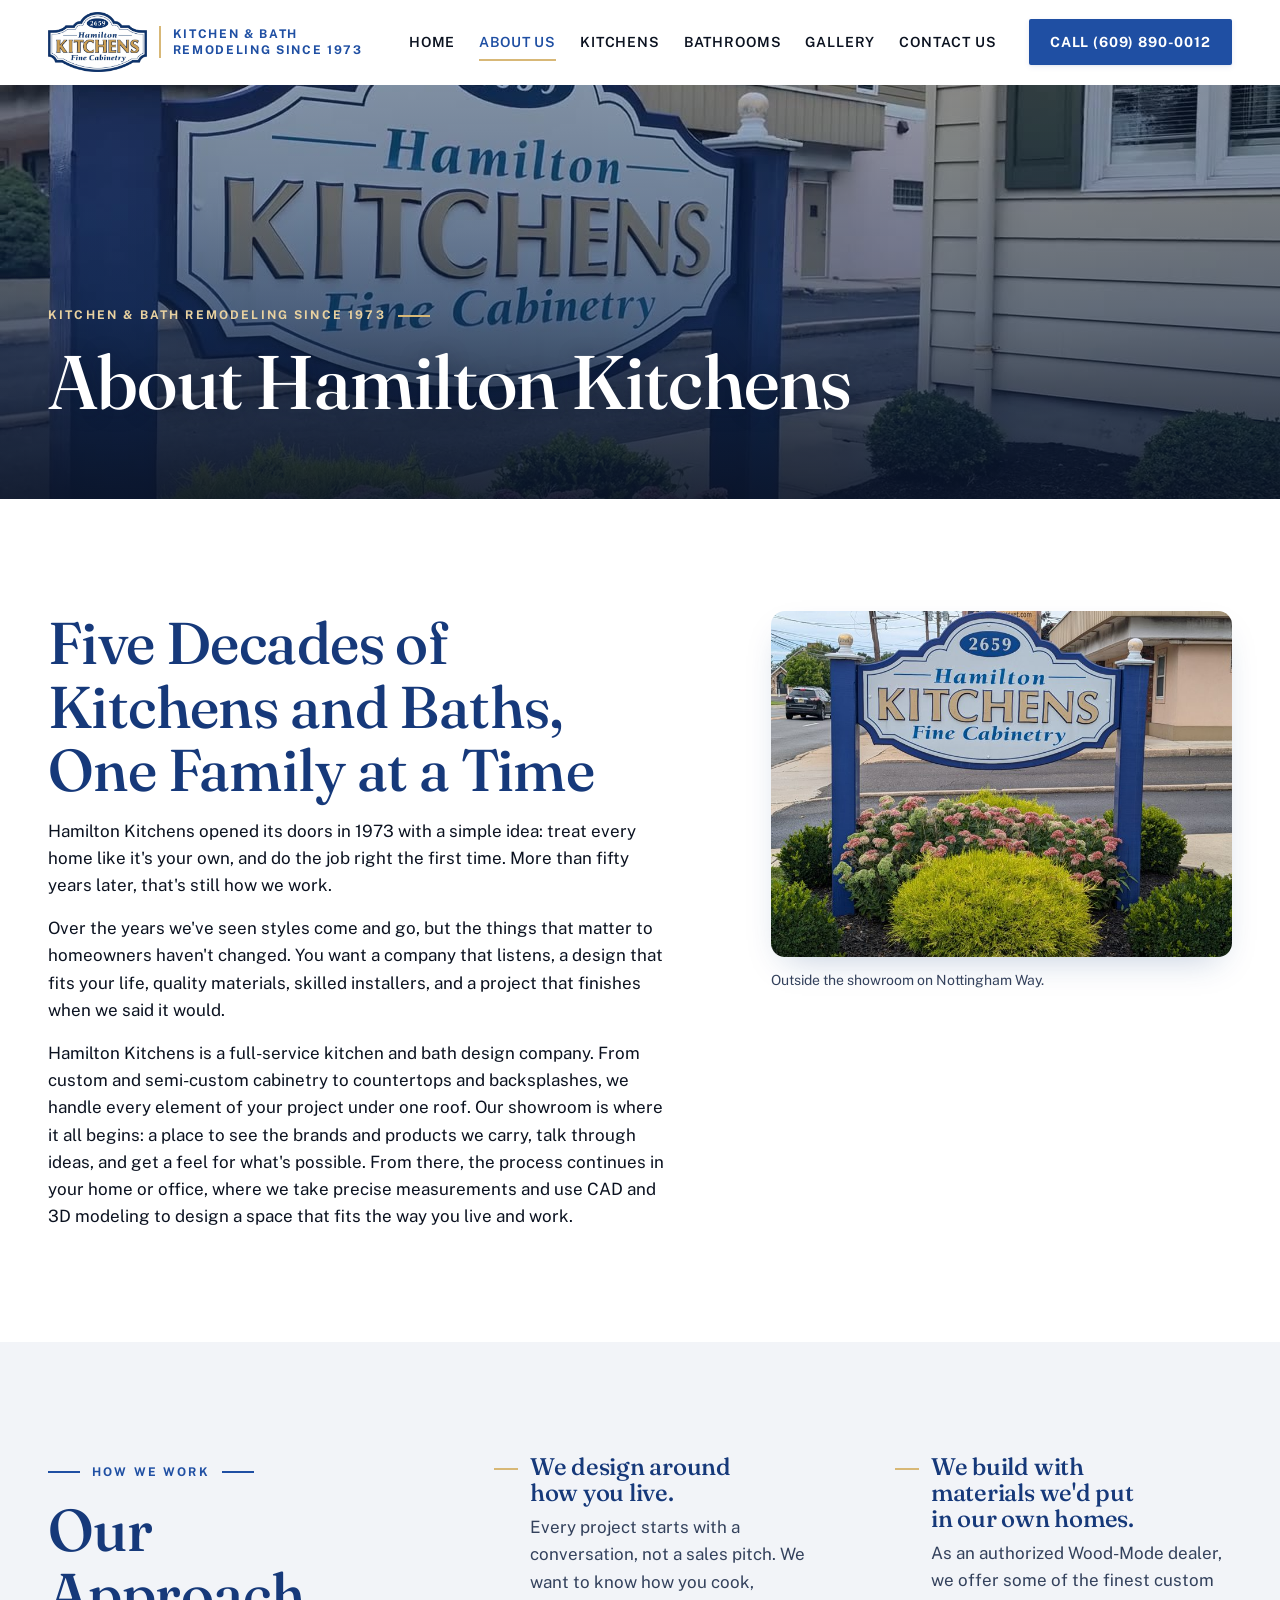
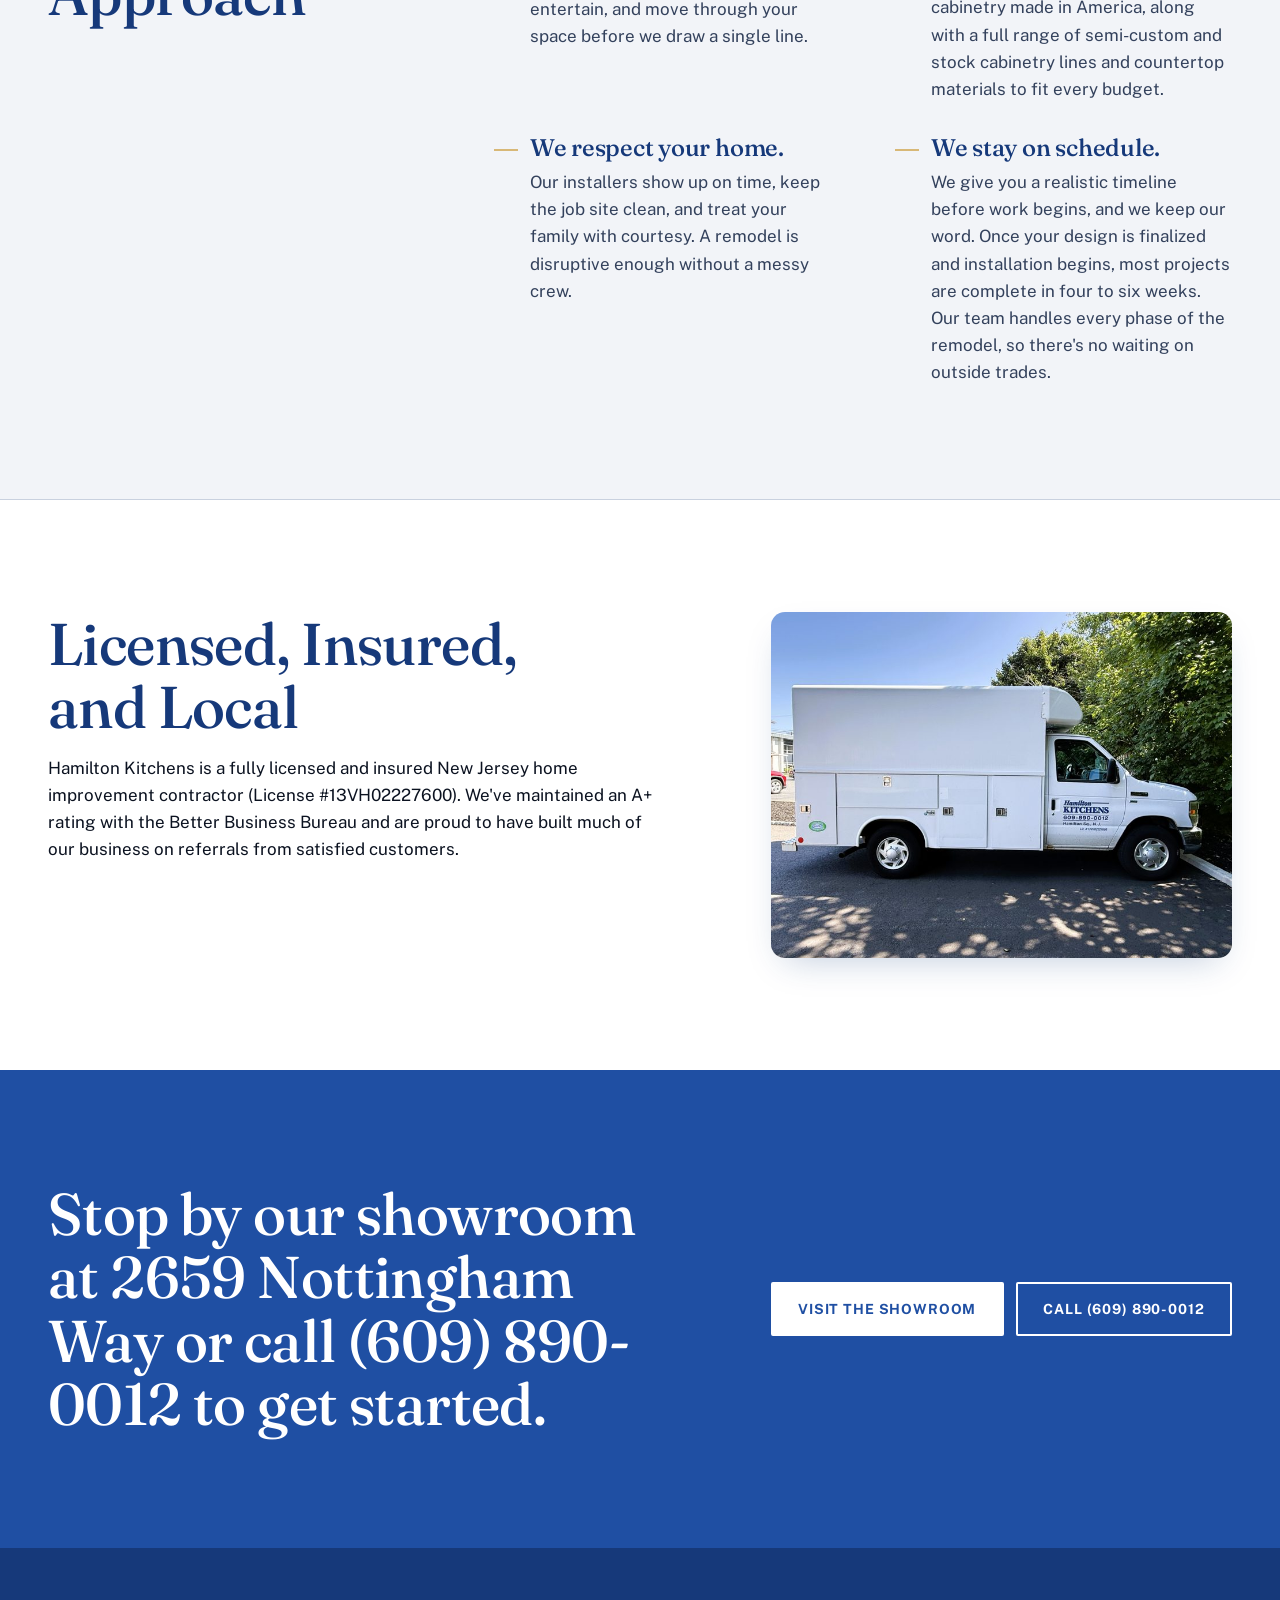
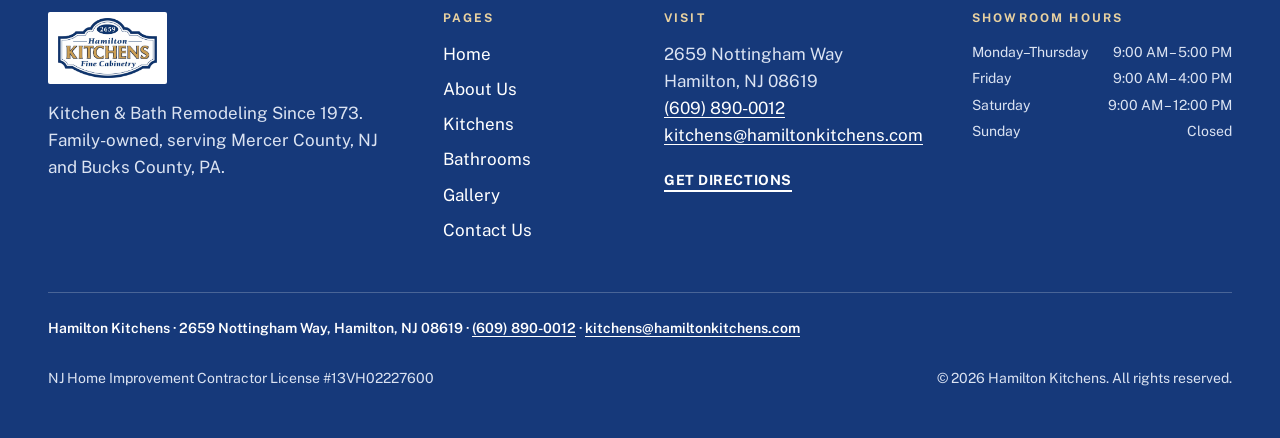
==== about/index.html @ 99cf82c5 "Public launch: video backgrounds, logo favicon, compressed videos, SEO polish, Pages deploy - Move f" ====
<!DOCTYPE html>
<html lang="en">
<head>
  <meta charset="utf-8">
  <meta name="viewport" content="width=device-width, initial-scale=1">
  <title>About Hamilton Kitchens | Family-Owned Remodelers in Hamilton, NJ Since 1973</title>
  <meta name="description" content="Learn the story of Hamilton Kitchens, a family-owned kitchen and bath remodeling company serving Hamilton, NJ and Mercer County since 1973.">
  <link rel="canonical" href="https://hamiltonkitchens.com/about/">
  <meta name="theme-color" content="#1f4fa3">

  <!-- Open Graph -->
  <meta property="og:type" content="website">
  <meta property="og:site_name" content="Hamilton Kitchens">
  <meta property="og:title" content="About Hamilton Kitchens | Family-Owned Remodelers in Hamilton, NJ Since 1973">
  <meta property="og:description" content="Learn the story of Hamilton Kitchens, a family-owned kitchen and bath remodeling company serving Hamilton, NJ and Mercer County since 1973.">
  <meta property="og:url" content="https://hamiltonkitchens.com/about/">
  <meta property="og:image" content="https://hamiltonkitchens.com/images/og-image.jpg">
  <meta property="og:image:width" content="1200">
  <meta property="og:image:height" content="630">
  <meta property="og:locale" content="en_US">
  <meta name="twitter:card" content="summary_large_image">
  <meta name="twitter:title" content="About Hamilton Kitchens | Family-Owned Remodelers in Hamilton, NJ Since 1973">
  <meta name="twitter:description" content="Learn the story of Hamilton Kitchens, a family-owned kitchen and bath remodeling company serving Hamilton, NJ and Mercer County since 1973.">
  <meta name="twitter:image" content="https://hamiltonkitchens.com/images/og-image.jpg">

  <link rel="icon" href="../favicon/favicon.ico" sizes="48x48">
  <link rel="icon" href="../favicon/favicon.svg" type="image/svg+xml">
  <link rel="icon" type="image/png" sizes="32x32" href="../favicon/favicon-32.png">
  <link rel="icon" type="image/png" sizes="16x16" href="../favicon/favicon-16.png">
  <link rel="apple-touch-icon" href="../favicon/apple-touch-icon.png">
  <link rel="manifest" href="../site.webmanifest">

  <link rel="preconnect" href="https://fonts.googleapis.com">
  <link rel="preconnect" href="https://fonts.gstatic.com" crossorigin>
  <link rel="stylesheet" href="https://fonts.googleapis.com/css2?family=Fraunces:ital,opsz,wght@0,9..144,400;0,9..144,500;1,9..144,400&family=Public+Sans:wght@400;600;700&display=swap">
  <link rel="stylesheet" href="../css/style.css">

  <!-- Schema A — LocalBusiness (every page) -->
  <script type="application/ld+json">
{
  "@context": "https://schema.org",
  "@type": "HomeAndConstructionBusiness",
  "@id": "https://hamiltonkitchens.com/#business",
  "name": "Hamilton Kitchens",
  "description": "Family-owned kitchen and bathroom remodeling company serving Hamilton, NJ, Mercer County, and Bucks County, PA since 1973. Custom cabinetry, countertops, design, and installation.",
  "url": "https://hamiltonkitchens.com/",
  "telephone": "+1-609-890-0012",
  "email": "kitchens@hamiltonkitchens.com",
  "foundingDate": "1973",
  "image": "https://hamiltonkitchens.com/images/hamilton-kitchens-showroom.jpg",
  "logo": "https://hamiltonkitchens.com/images/hamilton-kitchens-logo.png",
  "priceRange": "$$$",
  "address": {
    "@type": "PostalAddress",
    "streetAddress": "2659 Nottingham Way",
    "addressLocality": "Hamilton",
    "addressRegion": "NJ",
    "postalCode": "08619",
    "addressCountry": "US"
  },
  "geo": {
    "@type": "GeoCoordinates",
    "latitude": 40.2358425,
    "longitude": -74.6896739
  },
  "hasMap": "https://www.google.com/maps/place/?q=place_id:ChIJQ17ENwBZwYkRy59FS0xyLSw",
  "openingHoursSpecification": [
    { "@type": "OpeningHoursSpecification", "dayOfWeek": ["Monday","Tuesday","Wednesday","Thursday"], "opens": "09:00", "closes": "17:00" },
    { "@type": "OpeningHoursSpecification", "dayOfWeek": "Friday", "opens": "09:00", "closes": "16:00" },
    { "@type": "OpeningHoursSpecification", "dayOfWeek": "Saturday", "opens": "09:00", "closes": "12:00" }
  ],
  "areaServed": [
    { "@type": "City", "name": "Hamilton", "containedInPlace": { "@type": "State", "name": "NJ" } },
    { "@type": "City", "name": "Hamilton Square", "containedInPlace": { "@type": "State", "name": "NJ" } },
    { "@type": "City", "name": "Mercerville", "containedInPlace": { "@type": "State", "name": "NJ" } },
    { "@type": "City", "name": "Robbinsville", "containedInPlace": { "@type": "State", "name": "NJ" } },
    { "@type": "City", "name": "Lawrenceville", "containedInPlace": { "@type": "State", "name": "NJ" } },
    { "@type": "City", "name": "Princeton", "containedInPlace": { "@type": "State", "name": "NJ" } },
    { "@type": "City", "name": "Princeton Junction", "containedInPlace": { "@type": "State", "name": "NJ" } },
    { "@type": "City", "name": "Pennington", "containedInPlace": { "@type": "State", "name": "NJ" } },
    { "@type": "City", "name": "Hopewell", "containedInPlace": { "@type": "State", "name": "NJ" } },
    { "@type": "City", "name": "Hightstown", "containedInPlace": { "@type": "State", "name": "NJ" } },
    { "@type": "City", "name": "Cranbury", "containedInPlace": { "@type": "State", "name": "NJ" } },
    { "@type": "City", "name": "Crosswicks", "containedInPlace": { "@type": "State", "name": "NJ" } },
    { "@type": "City", "name": "Bordentown", "containedInPlace": { "@type": "State", "name": "NJ" } },
    { "@type": "City", "name": "Ewing", "containedInPlace": { "@type": "State", "name": "NJ" } },
    { "@type": "City", "name": "Yardley", "containedInPlace": { "@type": "State", "name": "PA" } },
    { "@type": "City", "name": "Newtown", "containedInPlace": { "@type": "State", "name": "PA" } },
    { "@type": "City", "name": "New Hope", "containedInPlace": { "@type": "State", "name": "PA" } },
    { "@type": "City", "name": "Morrisville", "containedInPlace": { "@type": "State", "name": "PA" } },
    { "@type": "City", "name": "Langhorne", "containedInPlace": { "@type": "State", "name": "PA" } }
  ],
  "hasOfferCatalog": {
    "@type": "OfferCatalog",
    "name": "Remodeling Services",
    "itemListElement": [
      { "@type": "Offer", "itemOffered": { "@type": "Service", "name": "Kitchen Remodeling", "url": "https://hamiltonkitchens.com/kitchen-remodeling/" } },
      { "@type": "Offer", "itemOffered": { "@type": "Service", "name": "Bathroom Remodeling", "url": "https://hamiltonkitchens.com/bathroom-remodeling/" } },
      { "@type": "Offer", "itemOffered": { "@type": "Service", "name": "Custom Cabinetry" } },
      { "@type": "Offer", "itemOffered": { "@type": "Service", "name": "Countertop Installation" } }
    ]
  },
  "sameAs": [
    "https://www.houzz.com/professionals/kitchen-and-bath-remodelers/a-hamilton-kitchens-pfvwus-pf~1353116863",
    "https://www.bbb.org/us/nj/hamilton-sq/profile/bathroom-design/hamilton-kitchens-llc-0221-10000423"
  ]
}
  </script>
  <!-- Schema C — Breadcrumb -->
  <script type="application/ld+json">
{
  "@context": "https://schema.org",
  "@type": "BreadcrumbList",
  "itemListElement": [
    { "@type": "ListItem", "position": 1, "name": "Home", "item": "https://hamiltonkitchens.com/" },
    { "@type": "ListItem", "position": 2, "name": "About Us", "item": "https://hamiltonkitchens.com/about/" }
  ]
}
  </script>
  <!-- Schema F — AboutPage -->
  <script type="application/ld+json">
{
  "@context": "https://schema.org",
  "@type": "AboutPage",
  "url": "https://hamiltonkitchens.com/about/",
  "name": "About Hamilton Kitchens",
  "mainEntity": { "@id": "https://hamiltonkitchens.com/#business" }
}
  </script>
</head>
<body>
  <a class="skip-link" href="#main">Skip to content</a>

  <header class="site-header">
    <div class="container header__inner">
      <a class="brand" href="../index.html" aria-label="Hamilton Kitchens home">
        <!-- LOGO: replace images/hamilton-kitchens-logo.png (keep filename) -->
        <img src="../images/hamilton-kitchens-logo.png" width="1332" height="811" alt="Hamilton Kitchens — Kitchen &amp; Bath Remodeling Since 1973" fetchpriority="high">
        <span class="brand__tagline">Kitchen &amp; Bath Remodeling Since 1973</span>
      </a>
      <button class="nav-toggle" type="button" aria-expanded="false" aria-controls="site-nav">
        <span class="nav-toggle__text">Menu</span>
        <span class="nav-toggle__bars" aria-hidden="true"><span></span><span></span><span></span></span>
      </button>
      <nav class="nav" id="site-nav" aria-label="Main">
        <ul class="nav__list">
          <li><a class="nav__link" href="../index.html">Home</a></li>
          <li><a class="nav__link" href="../about/" aria-current="page">About Us</a></li>
          <li><a class="nav__link" href="../kitchen-remodeling/">Kitchens</a></li>
          <li><a class="nav__link" href="../bathroom-remodeling/">Bathrooms</a></li>
          <li><a class="nav__link" href="../gallery/">Gallery</a></li>
          <li><a class="nav__link" href="../contact/">Contact Us</a></li>
        </ul>
        <a class="btn btn--primary nav__cta" href="tel:+16098900012">Call (609) 890-0012</a>
      </nav>
    </div>
  </header>

  <main id="main">
    <header class="page-head page-head--video">
      <div class="page-head__media" aria-hidden="true">
        <video autoplay muted loop playsinline preload="none" poster="../videos/about-hero-poster.jpg">
          <source src="../videos/about-hero.mp4" type="video/mp4">
        </video>
      </div>
      <div class="page-head__scrim" aria-hidden="true"></div>
      <div class="container">
        <p class="eyebrow eyebrow--start">Kitchen &amp; Bath Remodeling Since 1973</p>
        <h1>About Hamilton Kitchens</h1>
      </div>
    </header>

    <section class="section" aria-labelledby="story-title">
      <div class="container story">
        <div class="story__text reveal">
          <h2 id="story-title">Five Decades of Kitchens and Baths, One Family at a Time</h2>
          <p>Hamilton Kitchens opened its doors in 1973 with a simple idea: treat every home like it's your own, and do the job right the first time. More than fifty years later, that's still how we work.</p>
          <p>Over the years we've seen styles come and go, but the things that matter to homeowners haven't changed. You want a company that listens, a design that fits your life, quality materials, skilled installers, and a project that finishes when we said it would.</p>
          <p>Hamilton Kitchens is a full-service kitchen and bath design company. From custom and semi-custom cabinetry to countertops and backsplashes, we handle every element of your project under one roof. Our showroom is where it all begins: a place to see the brands and products we carry, talk through ideas, and get a feel for what's possible. From there, the process continues in your home or office, where we take precise measurements and use CAD and 3D modeling to design a space that fits the way you live and work.</p>
        </div>
        <figure class="story__figure reveal reveal--delay-1">
          <img src="../images/exterior/storefront-sign-planting.jpg" srcset="../images/exterior/storefront-sign-planting-800.jpg 800w, ../images/exterior/storefront-sign-planting.jpg 1600w" sizes="(min-width: 900px) 42vw, 100vw" width="1600" height="1205" alt="Hamilton Kitchens sign outside the Nottingham Way showroom, Hamilton NJ" loading="lazy" decoding="async">
          <figcaption>Outside the showroom on Nottingham Way.</figcaption>
        </figure>
      </div>
    </section>

    <section class="section section--surface" aria-labelledby="approach-title">
      <div class="container process">
        <div class="reveal"><p class="eyebrow">How we work</p><h2 id="approach-title">Our Approach</h2></div>
        <div class="why reveal reveal--delay-1">
          <div class="why__item"><div><h3>We design around how you live.</h3><p>Every project starts with a conversation, not a sales pitch. We want to know how you cook, entertain, and move through your space before we draw a single line.</p></div></div>
          <div class="why__item"><div><h3>We build with materials we'd put in our own homes.</h3><p>As an authorized Wood-Mode dealer, we offer some of the finest custom cabinetry made in America, along with a full range of semi-custom and stock cabinetry lines and countertop materials to fit every budget.</p></div></div>
          <div class="why__item"><div><h3>We respect your home.</h3><p>Our installers show up on time, keep the job site clean, and treat your family with courtesy. A remodel is disruptive enough without a messy crew.</p></div></div>
          <div class="why__item"><div><h3>We stay on schedule.</h3><p>We give you a realistic timeline before work begins, and we keep our word. Once your design is finalized and installation begins, most projects are complete in four to six weeks. Our team handles every phase of the remodel, so there's no waiting on outside trades.</p></div></div>
        </div>
      </div>
    </section>

    <section class="section" aria-labelledby="licensed-title">
      <div class="container story">
        <div class="story__text reveal">
          <h2 id="licensed-title">Licensed, Insured, and Local</h2>
          <p>Hamilton Kitchens is a fully licensed and insured New Jersey home improvement contractor (License #13VH02227600). We've maintained an A+ rating with the Better Business Bureau and are proud to have built much of our business on referrals from satisfied customers.</p>
        </div>
        <figure class="story__figure reveal reveal--delay-1">
          <img src="../images/exterior/service-truck-side.jpg" srcset="../images/exterior/service-truck-side-800.jpg 800w, ../images/exterior/service-truck-side.jpg 1600w" sizes="(min-width: 900px) 42vw, 100vw" width="1600" height="1205" alt="Hamilton Kitchens installation truck outside the showroom, Hamilton NJ" loading="lazy" decoding="async">
        </figure>
      </div>
    </section>
    
    <section class="section section--navy">
      <div class="container cta-band reveal">
        <div><h2>Stop by our showroom at 2659 Nottingham Way or call (609) 890-0012 to get started.</h2></div>
        <div class="btn-row">
          <a class="btn btn--white" href="../contact/#consultation">Visit the Showroom</a>
          <a class="btn btn--ghost-white" href="tel:+16098900012">Call (609) 890-0012</a>
        </div>
      </div>
    </section>
  </main>

  <footer class="site-footer">
    <div class="container">
      <div class="footer__grid">
        <div class="footer__brand">
          <img src="../images/hamilton-kitchens-logo.png" width="1332" height="811" alt="Hamilton Kitchens — Kitchen &amp; Bath Remodeling Since 1973" loading="lazy" decoding="async">
          <p>Kitchen &amp; Bath Remodeling Since 1973. Family-owned, serving Mercer County, NJ and Bucks County, PA.</p>
        </div>
        <div>
          <h2 class="footer__heading">Pages</h2>
          <ul class="footer__list">
            <li><a href="../index.html">Home</a></li>
            <li><a href="../about/">About Us</a></li>
            <li><a href="../kitchen-remodeling/">Kitchens</a></li>
            <li><a href="../bathroom-remodeling/">Bathrooms</a></li>
            <li><a href="../gallery/">Gallery</a></li>
            <li><a href="../contact/">Contact Us</a></li>
          </ul>
        </div>
        <div>
          <h2 class="footer__heading">Visit</h2>
          <address>2659 Nottingham Way<br>Hamilton, NJ 08619<br><a href="tel:+16098900012">(609) 890-0012</a><br><a href="mailto:kitchens@hamiltonkitchens.com">kitchens@hamiltonkitchens.com</a></address>
          <p style="margin-top:1rem"><a class="text-link" href="https://www.google.com/maps/dir/?api=1&destination=2659+Nottingham+Way,+Hamilton,+NJ+08619" target="_blank" rel="noopener">Get directions</a></p>
        </div>
        <div>
          <h2 class="footer__heading">Showroom hours</h2>
          <ul class="footer__hours"><li><span>Monday–Thursday</span><span>9:00 AM – 5:00 PM</span></li><li><span>Friday</span><span>9:00 AM – 4:00 PM</span></li><li><span>Saturday</span><span>9:00 AM – 12:00 PM</span></li><li><span>Sunday</span><span>Closed</span></li></ul>
        </div>
      </div>
      <div class="footer__bottom">
        <p class="footer__nap">Hamilton Kitchens · 2659 Nottingham Way, Hamilton, NJ 08619 · <a href="tel:+16098900012">(609) 890-0012</a> · <a href="mailto:kitchens@hamiltonkitchens.com">kitchens@hamiltonkitchens.com</a></p>
        <p>NJ Home Improvement Contractor License #13VH02227600</p>
        <p>&copy; <span data-year>2026</span> Hamilton Kitchens. All rights reserved.</p>
      </div>
    </div>
  </footer>

  <div class="action-bar" aria-label="Quick actions">
    <a href="tel:+16098900012"><svg viewBox="0 0 24 24" fill="none" stroke="currentColor" stroke-width="2" stroke-linecap="round" stroke-linejoin="round" aria-hidden="true"><path d="M22 16.9v3a2 2 0 0 1-2.2 2 19.8 19.8 0 0 1-8.6-3.1 19.5 19.5 0 0 1-6-6A19.8 19.8 0 0 1 2.1 4.2 2 2 0 0 1 4.1 2h3a2 2 0 0 1 2 1.7c.1 1 .4 1.9.7 2.8a2 2 0 0 1-.5 2.1L8.1 9.9a16 16 0 0 0 6 6l1.3-1.3a2 2 0 0 1 2.1-.4c.9.3 1.8.6 2.8.7a2 2 0 0 1 1.7 2z"/></svg> Call</a>
    <a href="https://www.google.com/maps/dir/?api=1&destination=2659+Nottingham+Way,+Hamilton,+NJ+08619" target="_blank" rel="noopener"><svg viewBox="0 0 24 24" fill="none" stroke="currentColor" stroke-width="2" stroke-linecap="round" stroke-linejoin="round" aria-hidden="true"><path d="M21 10c0 7-9 13-9 13s-9-6-9-13a9 9 0 0 1 18 0z"/><circle cx="12" cy="10" r="3"/></svg> Directions</a>
  </div>

  <script src="../js/main.js" defer></script>
  <script>document.querySelectorAll('[data-year]').forEach(function(e){e.textContent=new Date().getFullYear()})</script>
</body>
</html>
---- css/style.css ----
/* ==========================================================================
   Hamilton Kitchens — Fine Cabinetry
   css/style.css

   Sections
   1. Tokens (colors, type, spacing)
   2. Base / reset
   3. Layout helpers
   4. Buttons & links
   5. Header + navigation
   6. Hero
   7. Page sections (intro, offerings, showroom band, process, visit)
   8. Page headers (inner pages)
   9. Services / About
   10. Gallery + lightbox
   11. Contact + form
   12. Footer + mobile action bar
   13. Motion / reduced motion
   ========================================================================== */

/* 1. Tokens ------------------------------------------------------------- */
:root {
  /* Brand colors sampled from the Hamilton Kitchens sign/logo */
  --color-primary: #1f4fa3;      /* royal blue (spec) */
  --color-primary-deep: #16397a; /* darker blue for headings / footer */
  --color-secondary: #d8b877;    /* warm gold (spec) — accents on blue only */
  --color-gold-light: #e8d1a0;   /* gold on blue for small text */

  --color-background: #ffffff;
  --color-surface: #f2f4f8;      /* cool off-white */
  --color-text: #0b1220;         /* near-black ink for high contrast */
  --color-muted: #33415c;        /* ≥ 7:1 on white */
  --color-border: #c9d1df;
  --color-border-strong: #0e3369;

  --color-open: #146c3a;
  --color-closed: #9b1c1c;
  --color-soon: #8a5a00;

  /* Type */
  --font-display: "Fraunces", "Iowan Old Style", "Palatino Linotype", Georgia, serif;
  --font-body: "Public Sans", "Segoe UI", -apple-system, BlinkMacSystemFont, Helvetica, Arial, sans-serif;

  --text-xs: 0.75rem;
  --text-sm: 0.875rem;
  --text-base: 1.0625rem;
  --text-lg: 1.25rem;
  --text-xl: 1.5rem;
  --text-2xl: clamp(1.75rem, 1.35rem + 1.6vw, 2.5rem);
  --text-3xl: clamp(2.25rem, 1.6rem + 2.6vw, 3.75rem);
  --text-4xl: clamp(2.6rem, 1.7rem + 3.8vw, 5rem);

  /* Spacing */
  --space-1: 0.25rem;
  --space-2: 0.5rem;
  --space-3: 0.75rem;
  --space-4: 1rem;
  --space-5: 1.5rem;
  --space-6: 2rem;
  --space-7: 3rem;
  --space-8: 4rem;
  --space-9: 6rem;
  --section: clamp(4rem, 3rem + 5vw, 8rem);

  --container: 1320px;
  --gutter: clamp(1.25rem, 4vw, 3rem);

  --header-h: 84px;
  --radius: 2px;
  --ease: cubic-bezier(0.2, 0.7, 0.2, 1);
}

/* 2. Base ---------------------------------------------------------------- */
*, *::before, *::after { box-sizing: border-box; }

html {
  scroll-behavior: smooth;
  -webkit-text-size-adjust: 100%;
}

body {
  margin: 0;
  font-family: var(--font-body);
  font-size: var(--text-base);
  line-height: 1.6;
  color: var(--color-text);
  background: var(--color-background);
  overflow-x: hidden;
}

body.nav-open { overflow: hidden; }

img, video { display: block; max-width: 100%; height: auto; }

h1, h2, h3, h4 {
  font-family: var(--font-display);
  font-weight: 500;
  line-height: 1.08;
  letter-spacing: -0.01em;
  color: var(--color-primary-deep);
  margin: 0 0 var(--space-4);
  text-wrap: balance;
}

h1 { font-size: var(--text-4xl); }
h2 { font-size: var(--text-3xl); }
h3 { font-size: var(--text-2xl); }
h4 { font-size: var(--text-xl); }

p { margin: 0 0 var(--space-4); }
p:last-child { margin-bottom: 0; }

a { color: var(--color-primary); text-decoration-thickness: 1px; text-underline-offset: 0.18em; }
a:hover { color: var(--color-primary-deep); }

:focus-visible {
  outline: 3px solid var(--color-secondary);
  outline-offset: 3px;
}

.skip-link {
  position: absolute;
  left: var(--space-4);
  top: -100px;
  z-index: 1000;
  background: var(--color-primary);
  color: #fff;
  padding: var(--space-3) var(--space-4);
  font-weight: 600;
}
.skip-link:focus { top: var(--space-4); color: #fff; }

.visually-hidden {
  position: absolute !important;
  width: 1px; height: 1px;
  padding: 0; margin: -1px;
  overflow: hidden; clip: rect(0 0 0 0);
  white-space: nowrap; border: 0;
}

/* 3. Layout helpers ------------------------------------------------------ */
.container {
  width: min(var(--container), 100% - var(--gutter) * 2);
  margin-inline: auto;
}

.section { padding-block: var(--section); }
.section--tight { padding-block: calc(var(--section) * 0.65); }
.section--surface { background: var(--color-surface); }
.section--navy {
  background: var(--color-primary);
  color: #fff;
}
.section--navy h2, .section--navy h3 { color: #fff; }
.section--navy a:not(.btn) { color: #fff; }

.lede {
  font-size: var(--text-lg);
  line-height: 1.55;
  color: var(--color-muted);
  max-width: 60ch;
}
.section--navy .lede { color: #dbe3f2; }

/* Eyebrow: the sign's flanking rules — "— Hamilton —" */
.eyebrow {
  display: inline-flex;
  align-items: center;
  gap: var(--space-3);
  font-family: var(--font-body);
  font-size: var(--text-xs);
  font-weight: 700;
  letter-spacing: 0.18em;
  text-transform: uppercase;
  color: var(--color-primary);
  margin-bottom: var(--space-4);
}
.eyebrow::before, .eyebrow::after {
  content: "";
  width: 2rem;
  height: 2px;
  background: currentColor;
}
.eyebrow--start::before { display: none; }
.section--navy .eyebrow { color: var(--color-gold-light); }

.rule { border: 0; border-top: 1px solid var(--color-border); margin: 0; }

/* 4. Buttons -------------------------------------------------------------- */
.btn {
  display: inline-flex;
  align-items: center;
  justify-content: center;
  gap: var(--space-2);
  min-height: 52px;
  padding: 0.85rem 1.6rem;
  font-family: var(--font-body);
  font-size: var(--text-sm);
  font-weight: 700;
  letter-spacing: 0.06em;
  text-transform: uppercase;
  text-decoration: none;
  border: 2px solid var(--color-primary);
  border-radius: var(--radius);
  cursor: pointer;
  transition: background-color 180ms var(--ease), color 180ms var(--ease), border-color 180ms var(--ease), transform 180ms var(--ease);
}
.btn:active { transform: translateY(1px); }

.btn--primary { background: var(--color-primary); color: #fff; }
.btn--primary:hover { background: var(--color-primary-deep); border-color: var(--color-primary-deep); color: #fff; }

.btn--outline { background: transparent; color: var(--color-primary); }
.btn--outline:hover { background: var(--color-primary); color: #fff; }

.btn--white { background: #fff; color: var(--color-primary); border-color: #fff; }
.btn--white:hover { background: var(--color-surface); color: var(--color-primary-deep); border-color: var(--color-surface); }

.btn--ghost-white { background: transparent; color: #fff; border-color: #fff; }
.btn--ghost-white:hover { background: #fff; color: var(--color-primary); }

.btn--gold { background: var(--color-secondary); color: var(--color-primary-deep); border-color: var(--color-secondary); }
.btn--gold:hover { background: var(--color-gold-light); border-color: var(--color-gold-light); color: var(--color-primary-deep); }

.btn-row { display: flex; flex-wrap: wrap; gap: var(--space-3); }
@media (max-width: 640px) { .btn-row .btn { flex: 1 1 100%; } }

.text-link {
  font-weight: 700;
  letter-spacing: 0.04em;
  text-transform: uppercase;
  font-size: var(--text-sm);
  text-decoration: none;
  border-bottom: 2px solid currentColor;
  padding-bottom: 2px;
}
.text-link:hover { border-bottom-color: var(--color-secondary); }

/* 5. Header ---------------------------------------------------------------- */
.site-header {
  position: sticky;
  top: 0;
  z-index: 100;
  background: #fff;
  border-bottom: 1px solid transparent;
  transition: border-color 200ms var(--ease), box-shadow 200ms var(--ease);
}
.site-header.is-scrolled {
  border-bottom-color: var(--color-border);
  box-shadow: 0 1px 0 rgba(31, 79, 163, 0.06);
}

.header__inner {
  display: flex;
  align-items: center;
  justify-content: space-between;
  gap: var(--space-5);
  min-height: var(--header-h);
  transition: min-height 200ms var(--ease);
}
.site-header.is-scrolled .header__inner { min-height: 68px; }

.brand { display: inline-flex; align-items: center; text-decoration: none; }
.brand img {
  height: 60px;
  width: auto;
  transition: height 200ms var(--ease);
}
.site-header.is-scrolled .brand img { height: 48px; }

.nav { display: flex; align-items: center; gap: var(--space-6); }
.nav__list {
  display: flex;
  gap: var(--space-5);
  list-style: none;
  margin: 0;
  padding: 0;
}
.nav__link {
  position: relative;
  display: inline-block;
  padding: var(--space-2) 0;
  font-size: var(--text-sm);
  font-weight: 600;
  letter-spacing: 0.06em;
  text-transform: uppercase;
  text-decoration: none;
  color: var(--color-text);
}
.nav__link::after {
  content: "";
  position: absolute;
  left: 0; right: 0; bottom: 0;
  height: 2px;
  background: var(--color-secondary);
  transform: scaleX(0);
  transform-origin: left;
  transition: transform 220ms var(--ease);
}
.nav__link:hover::after, .nav__link[aria-current="page"]::after { transform: scaleX(1); }
.nav__link[aria-current="page"] { color: var(--color-primary); }

.nav__cta { display: none; }

.nav-toggle {
  display: none;
  align-items: center;
  gap: var(--space-2);
  background: none;
  border: 2px solid var(--color-primary);
  color: var(--color-primary);
  padding: 0.55rem 0.8rem;
  font: inherit;
  font-size: var(--text-xs);
  font-weight: 700;
  letter-spacing: 0.12em;
  text-transform: uppercase;
  cursor: pointer;
}
.nav-toggle__bars {
  position: relative;
  width: 20px; height: 14px;
}
.nav-toggle__bars span {
  position: absolute; left: 0; right: 0;
  height: 2px; background: currentColor;
  transition: transform 220ms var(--ease), opacity 220ms var(--ease), top 220ms var(--ease);
}
.nav-toggle__bars span:nth-child(1) { top: 0; }
.nav-toggle__bars span:nth-child(2) { top: 6px; }
.nav-toggle__bars span:nth-child(3) { top: 12px; }
.nav-toggle[aria-expanded="true"] .nav-toggle__bars span:nth-child(1) { top: 6px; transform: rotate(45deg); }
.nav-toggle[aria-expanded="true"] .nav-toggle__bars span:nth-child(2) { opacity: 0; }
.nav-toggle[aria-expanded="true"] .nav-toggle__bars span:nth-child(3) { top: 6px; transform: rotate(-45deg); }

@media (min-width: 1024px) {
  .nav__cta { display: inline-flex; min-height: 44px; padding: 0.6rem 1.2rem; }
}

@media (max-width: 1023px) {
  :root { --header-h: 72px; }
  .brand img { height: 50px; }
  .site-header.is-scrolled .brand img { height: 44px; }
  .site-header.is-scrolled .header__inner { min-height: 64px; }

  .nav-toggle { display: inline-flex; }

  .nav {
    position: fixed;
    inset: var(--header-h) 0 0 0;
    background: #fff;
    flex-direction: column;
    align-items: stretch;
    justify-content: flex-start;
    gap: 0;
    padding: var(--space-5) var(--gutter) var(--space-8);
    overflow-y: auto;
    transform: translateX(100%);
    visibility: hidden;
    transition: transform 280ms var(--ease), visibility 0s linear 280ms;
  }
  .nav.is-open {
    transform: translateX(0);
    visibility: visible;
    transition: transform 280ms var(--ease), visibility 0s;
  }
  .nav__list { flex-direction: column; gap: 0; }
  .nav__link {
    display: block;
    padding: var(--space-4) 0;
    font-family: var(--font-display);
    font-size: 1.75rem;
    font-weight: 500;
    letter-spacing: 0;
    text-transform: none;
    border-bottom: 1px solid var(--color-border);
  }
  .nav__link::after { display: none; }
  .nav__cta { display: inline-flex; margin-top: var(--space-6); width: 100%; }
}

/* 6. Hero ------------------------------------------------------------------ */
.hero {
  position: relative;
  min-height: calc(100svh - var(--header-h));
  min-height: max(560px, calc(100svh - var(--header-h)));
  display: flex;
  align-items: flex-end;
  background: var(--color-primary-deep);
  overflow: hidden;
  isolation: isolate;
}
.hero__media {
  position: absolute;
  inset: 0;
  z-index: -2;
}
.hero__media video, .hero__media img {
  width: 100%; height: 100%;
  object-fit: cover;
  object-position: center;
}
.hero__scrim {
  position: absolute; inset: 0; z-index: -1;
  background: linear-gradient(to top, rgba(22, 57, 122, 0.72) 0%, rgba(22, 57, 122, 0.25) 45%, rgba(22, 57, 122, 0.05) 100%);
}

/* The plaque — a nod to the sign out front */
.hero__plaque {
  position: relative;
  width: min(680px, 100%);
  margin-block: clamp(2rem, 6vw, 5rem);
  background: #fff;
  border: 3px solid var(--color-primary);
  box-shadow: 0 0 0 6px #fff, 0 0 0 7px rgba(31, 79, 163, 0.35);
  padding: clamp(1.75rem, 4vw, 3rem);
}
.hero__plaque .eyebrow { margin-bottom: var(--space-3); }
.hero__plaque h1 {
  font-size: clamp(2.1rem, 1.2rem + 3.6vw, 3.9rem);
  margin-bottom: var(--space-4);
}
.hero__plaque h1 em {
  font-style: italic;
  font-weight: 400;
  color: var(--color-primary);
}
.hero__plaque p { color: var(--color-muted); max-width: 46ch; margin-bottom: var(--space-5); }

.hero__meta {
  display: flex;
  flex-wrap: wrap;
  align-items: center;
  gap: var(--space-3) var(--space-5);
  margin-top: var(--space-5);
  padding-top: var(--space-4);
  border-top: 1px solid var(--color-border);
  font-size: var(--text-sm);
  color: var(--color-muted);
}
.hero__meta a { font-weight: 600; }

/* Open / closed status pill (shared) */
.status {
  display: inline-flex;
  align-items: center;
  gap: var(--space-2);
  font-size: var(--text-sm);
  font-weight: 600;
  color: var(--color-text);
  transition: opacity 240ms var(--ease);
}
.status[data-state="open"] .status__dot { background: var(--color-open); box-shadow: 0 0 0 3px rgba(20, 108, 58, 0.18); }
.status[data-state="closed"] .status__dot { background: var(--color-closed); }
.status[data-state="soon"] .status__dot { background: var(--color-soon); }
.status[data-state="unknown"] .status__dot { background: var(--color-muted); }
.status__dot {
  width: 10px; height: 10px;
  border-radius: 50%;
  background: var(--color-muted);
  flex: none;
}
.status__label { white-space: nowrap; font-weight: 700; letter-spacing: 0.08em; text-transform: uppercase; font-size: var(--text-xs); }
.status__detail { color: var(--color-muted); font-weight: 500; }
.section--navy .status, .site-footer .status { color: #fff; }
.section--navy .status__detail, .site-footer .status__detail { color: #dbe3f2; }

/* 7. Home sections ----------------------------------------------------------- */

/* Intro — asymmetric editorial split */
.intro { display: grid; gap: var(--space-7); align-items: center; }
.intro__text h2 { max-width: 16ch; }
.intro__figure { margin: 0; }
.intro__figure img { width: 100%; aspect-ratio: 4 / 3; object-fit: cover; }
.intro__figure figcaption {
  margin-top: var(--space-3);
  font-size: var(--text-sm);
  color: var(--color-muted);
}
@media (min-width: 900px) {
  .intro { grid-template-columns: 5fr 7fr; gap: clamp(2rem, 6vw, 6rem); }
  .intro__figure { margin-top: var(--space-8); }
}

/* Offerings — a ruled list, not cards */
.offerings { display: grid; gap: var(--space-6); align-items: start; }
.offerings__list { list-style: none; margin: 0; padding: 0; border-top: 2px solid var(--color-primary); }
.offering {
  display: grid;
  gap: var(--space-2) var(--space-6);
  padding: var(--space-5) 0;
  border-bottom: 1px solid var(--color-border);
}
.offering h3 { margin: 0; font-size: var(--text-xl); }
.offering p { color: var(--color-muted); margin: 0; max-width: 52ch; }
.offering a { white-space: nowrap; }
@media (min-width: 760px) {
  .offering { grid-template-columns: 14rem 1fr auto; align-items: baseline; }
}
@media (min-width: 1024px) {
  .offerings { grid-template-columns: 4fr 8fr; gap: clamp(2rem, 6vw, 6rem); }
  .offerings__intro { position: sticky; top: calc(var(--header-h) + 2rem); }
}

/* Showroom band — navy, photography-led */
.showroom-band__head {
  display: grid;
  gap: var(--space-5);
  align-items: end;
  margin-bottom: var(--space-7);
}
@media (min-width: 900px) {
  .showroom-band__head { grid-template-columns: 1fr auto; }
}
.showroom-grid {
  display: grid;
  gap: var(--space-3);
}
.showroom-grid img {
  width: 100%;
  object-fit: cover;
  aspect-ratio: 4 / 3;
}
.showroom-grid figure { margin: 0; overflow: hidden; }
.showroom-grid figcaption {
  margin-top: var(--space-2);
  font-size: var(--text-sm);
  color: #dbe3f2;
}
@media (min-width: 760px) {
  .showroom-grid { grid-template-columns: repeat(12, 1fr); gap: var(--space-4); }
  .showroom-grid figure:nth-child(1) { grid-column: span 7; }
  .showroom-grid figure:nth-child(2) { grid-column: span 5; }
  .showroom-grid figure:nth-child(3) { grid-column: span 5; }
  .showroom-grid figure:nth-child(4) { grid-column: span 7; }
  .showroom-grid img { aspect-ratio: 3 / 2; }
}
.showroom-band__facts {
  display: flex;
  flex-wrap: wrap;
  gap: var(--space-5) var(--space-8);
  margin-top: var(--space-7);
  padding-top: var(--space-5);
  border-top: 1px solid rgba(255, 255, 255, 0.28);
}
.fact { display: grid; gap: 2px; }
.fact__value {
  font-family: var(--font-display);
  font-size: var(--text-2xl);
  line-height: 1;
  color: var(--color-gold-light);
}
.fact__label { font-size: var(--text-sm); color: #dbe3f2; }

/* Process — a real sequence, so numbering carries meaning */
.process { display: grid; gap: var(--space-6); }
@media (min-width: 1024px) {
  .process { grid-template-columns: 4fr 8fr; gap: clamp(2rem, 6vw, 6rem); }
}
.steps { list-style: none; margin: 0; padding: 0; counter-reset: step; }
.step {
  counter-increment: step;
  display: grid;
  grid-template-columns: 3.5rem 1fr;
  gap: var(--space-4);
  padding: var(--space-5) 0;
  border-top: 1px solid var(--color-border);
}
.step:last-child { border-bottom: 1px solid var(--color-border); }
.step::before {
  content: counter(step, decimal-leading-zero);
  font-family: var(--font-display);
  font-size: var(--text-2xl);
  line-height: 1;
  color: var(--color-secondary);
  font-variant-numeric: tabular-nums;
}
.step h3 { font-size: var(--text-xl); margin-bottom: var(--space-2); }
.step p { color: var(--color-muted); margin: 0; max-width: 56ch; }

/* Visit — sign photo + details */
.visit { display: grid; gap: var(--space-6); align-items: center; }
.visit__figure { margin: 0; }
.visit__figure img { width: 100%; aspect-ratio: 4 / 3; object-fit: cover; }
.visit__details { display: grid; gap: var(--space-5); }
.detail { display: grid; gap: var(--space-1); }
.detail__label {
  font-size: var(--text-xs);
  font-weight: 700;
  letter-spacing: 0.16em;
  text-transform: uppercase;
  color: var(--color-primary);
}
.detail__value { font-size: var(--text-lg); }
.detail__value a { text-decoration: none; font-weight: 600; }
.detail__value a:hover { text-decoration: underline; }
.detail address { font-style: normal; }
@media (min-width: 900px) {
  .visit { grid-template-columns: 7fr 5fr; gap: clamp(2rem, 6vw, 6rem); }
}

/* Placeholder marker — anything the client still needs to supply */
.placeholder {
  background: #fff7dc;
  border: 1px dashed #b8860b;
  color: #5c3d00;
  padding: 0 0.35em;
  font-family: ui-monospace, SFMono-Regular, Menlo, monospace;
  font-size: 0.85em;
  border-radius: 2px;
}

/* 8. Page header (inner pages) --------------------------------------------- */
.page-head {
  padding-block: clamp(3rem, 2rem + 4vw, 6rem) clamp(2rem, 1.5rem + 3vw, 4rem);
  border-bottom: 1px solid var(--color-border);
}
.page-head h1 { max-width: 18ch; }
.page-head .lede { margin-top: var(--space-4); }

/* 9. Services & About ------------------------------------------------------ */
.service {
  display: grid;
  gap: var(--space-6);
  align-items: center;
  padding-block: clamp(2.5rem, 2rem + 3vw, 5rem);
  border-bottom: 1px solid var(--color-border);
}
.service:last-of-type { border-bottom: 0; }
.service__figure { margin: 0; }
.service__figure img { width: 100%; aspect-ratio: 4 / 3; object-fit: cover; }
.service__body h2 { font-size: var(--text-2xl); }
.service__list { margin: var(--space-4) 0 0; padding-left: 1.2em; color: var(--color-muted); }
.service__list li { margin-bottom: var(--space-2); }
@media (min-width: 900px) {
  .service { grid-template-columns: 1fr 1fr; gap: clamp(2rem, 6vw, 6rem); }
  .service--flip .service__figure { order: 2; }
}

.story { display: grid; gap: var(--space-6); }
.story__text p { max-width: 62ch; }
.story__text p + p { margin-top: var(--space-4); }
.story__figure { margin: 0; }
.story__figure img { width: 100%; aspect-ratio: 4 / 3; object-fit: cover; }
.story__figure figcaption { margin-top: var(--space-3); font-size: var(--text-sm); color: var(--color-muted); }
@media (min-width: 900px) {
  .story { grid-template-columns: 7fr 5fr; gap: clamp(2rem, 6vw, 6rem); align-items: start; }
  .story__figure { position: sticky; top: calc(var(--header-h) + 2rem); }
}

.people { display: grid; gap: var(--space-5); }
.person { padding: var(--space-5) 0; border-top: 1px solid var(--color-border); }
.person:last-child { border-bottom: 1px solid var(--color-border); }
.person h3 { font-size: var(--text-xl); margin-bottom: var(--space-1); }
.person__role { font-size: var(--text-sm); font-weight: 700; letter-spacing: 0.12em; text-transform: uppercase; color: var(--color-primary); margin-bottom: var(--space-3); }
.person p { color: var(--color-muted); max-width: 60ch; }
@media (min-width: 760px) {
  .people { grid-template-columns: 1fr 1fr; gap: var(--space-7); }
  .person:last-child { border-bottom: 0; }
  .person { border-bottom: 1px solid var(--color-border); }
}

.values { list-style: none; margin: var(--space-6) 0 0; padding: 0; display: grid; gap: var(--space-4); }
.values li { display: grid; grid-template-columns: 1.25rem 1fr; gap: var(--space-3); color: var(--color-muted); }
.values li::before { content: "—"; color: var(--color-secondary); font-weight: 700; }

/* 10. Gallery ---------------------------------------------------------------- */
.filters {
  display: flex;
  flex-wrap: wrap;
  gap: var(--space-2);
  margin-bottom: var(--space-6);
}
.filter {
  background: #fff;
  border: 2px solid var(--color-border);
  color: var(--color-text);
  padding: 0.55rem 1rem;
  font: inherit;
  font-size: var(--text-sm);
  font-weight: 600;
  letter-spacing: 0.04em;
  cursor: pointer;
  transition: background-color 160ms var(--ease), border-color 160ms var(--ease), color 160ms var(--ease);
}
.filter:hover { border-color: var(--color-primary); }
.filter[aria-pressed="true"] { background: var(--color-primary); border-color: var(--color-primary); color: #fff; }

.gallery {
  display: grid;
  grid-template-columns: repeat(auto-fill, minmax(min(100%, 280px), 1fr));
  gap: var(--space-3);
}
@media (min-width: 900px) { .gallery { gap: var(--space-4); } }
.gallery__item {
  margin: 0;
  overflow: hidden;
}
.gallery__item.is-hidden { display: none; }
.gallery__item button {
  display: block;
  width: 100%;
  padding: 0;
  border: 0;
  background: none;
  cursor: zoom-in;
}
.gallery__item img {
  width: 100%;
  aspect-ratio: 4 / 3;
  object-fit: cover;
  transition: transform 500ms var(--ease);
}
.gallery__item button:hover img, .gallery__item button:focus-visible img { transform: scale(1.03); }
.gallery__item figcaption {
  padding: var(--space-3) 0 var(--space-2);
  font-size: var(--text-sm);
  color: var(--color-muted);
}
@media (min-width: 900px) {
  .gallery__item--wide { grid-column: span 2; }
  .gallery__item--wide img { aspect-ratio: 8 / 3; }
}
.gallery__empty { padding: var(--space-7) 0; color: var(--color-muted); }

/* Lightbox */
.lightbox {
  position: fixed;
  inset: 0;
  z-index: 200;
  display: none;
  background: rgba(22, 57, 122, 0.95);
  color: #fff;
}
.lightbox[open], .lightbox.is-open { display: block; }
.lightbox__inner {
  position: absolute; inset: 0;
  display: grid;
  grid-template-rows: auto 1fr auto;
  padding: var(--space-4);
}
.lightbox__bar { display: flex; justify-content: space-between; align-items: center; gap: var(--space-4); }
.lightbox__count { font-size: var(--text-sm); letter-spacing: 0.08em; text-transform: uppercase; color: #dbe3f2; }
.lightbox__stage {
  position: relative;
  display: grid;
  place-items: center;
  min-height: 0;
}
.lightbox__stage img {
  max-width: 100%;
  max-height: 100%;
  width: auto; height: auto;
  object-fit: contain;
  box-shadow: 0 0 0 1px rgba(255, 255, 255, 0.15);
}
.lightbox__caption {
  text-align: center;
  font-size: var(--text-sm);
  color: #dbe3f2;
  padding-top: var(--space-3);
  min-height: 2.5rem;
}
.lightbox__btn {
  background: transparent;
  border: 2px solid rgba(255, 255, 255, 0.55);
  color: #fff;
  width: 48px; height: 48px;
  display: inline-grid; place-items: center;
  cursor: pointer;
  font: inherit;
  transition: background-color 160ms var(--ease), border-color 160ms var(--ease);
}
.lightbox__btn:hover { background: #fff; color: var(--color-primary); border-color: #fff; }
.lightbox__btn svg { width: 22px; height: 22px; }
.lightbox__nav {
  position: absolute;
  top: 50%;
  transform: translateY(-50%);
}
.lightbox__nav--prev { left: 0; }
.lightbox__nav--next { right: 0; }
@media (max-width: 760px) {
  .lightbox__nav { top: auto; bottom: 0; transform: none; }
  .lightbox__stage { padding-bottom: 60px; }
}

/* 11. Contact --------------------------------------------------------------- */
.contact { display: grid; gap: var(--space-7); }
@media (min-width: 1024px) {
  .contact { grid-template-columns: 5fr 7fr; gap: clamp(2rem, 6vw, 6rem); align-items: start; }
}
.contact__details { display: grid; gap: var(--space-5); }

.hours { list-style: none; margin: 0; padding: 0; border-top: 1px solid var(--color-border); }
.hours li {
  display: flex;
  justify-content: space-between;
  gap: var(--space-4);
  padding: var(--space-2) 0;
  border-bottom: 1px solid var(--color-border);
}
.hours li[data-today="true"] { font-weight: 700; color: var(--color-primary); }
.hours span:last-child { text-align: right; font-variant-numeric: tabular-nums; }

.map {
  position: relative;
  width: 100%;
  aspect-ratio: 4 / 3;
  background: var(--color-surface);
  border: 1px solid var(--color-border);
}
.map iframe { position: absolute; inset: 0; width: 100%; height: 100%; border: 0; }
@media (min-width: 900px) { .map { aspect-ratio: 16 / 10; } }

.form { display: grid; gap: var(--space-4); }
.form__row { display: grid; gap: var(--space-4); }
@media (min-width: 640px) { .form__row { grid-template-columns: 1fr 1fr; } }
.field { display: grid; gap: var(--space-2); }
.field label { font-size: var(--text-sm); font-weight: 700; letter-spacing: 0.04em; }
.field input, .field textarea, .field select {
  width: 100%;
  font: inherit;
  font-size: var(--text-base);
  padding: 0.8rem 0.9rem;
  border: 2px solid var(--color-border);
  border-radius: var(--radius);
  background: #fff;
  color: var(--color-text);
  transition: border-color 160ms var(--ease);
}
.field input:focus, .field textarea:focus, .field select:focus { border-color: var(--color-primary); outline: none; box-shadow: 0 0 0 3px rgba(216, 184, 119, 0.5); }
.field input[aria-invalid="true"], .field textarea[aria-invalid="true"] { border-color: var(--color-closed); }
.field__error { font-size: var(--text-sm); color: var(--color-closed); min-height: 1.2em; }
.field__hint { font-size: var(--text-sm); color: var(--color-muted); }
.form__honeypot { position: absolute; left: -9999px; width: 1px; height: 1px; overflow: hidden; }
.form__status {
  padding: var(--space-4);
  border-left: 4px solid var(--color-primary);
  background: var(--color-surface);
  font-weight: 600;
}
.form__status[hidden] { display: none; }
.form__status[data-type="success"] { border-color: var(--color-open); }
.form__status[data-type="error"] { border-color: var(--color-closed); }
.btn[aria-busy="true"] { opacity: 0.7; pointer-events: none; }

.social { display: flex; flex-wrap: wrap; gap: var(--space-3); list-style: none; margin: 0; padding: 0; }
.social a { text-decoration: none; font-weight: 600; }

/* CTA band (used at the end of inner pages) */
.cta-band { display: grid; gap: var(--space-5); align-items: center; }
.cta-band h2 { margin: 0; max-width: 20ch; }
@media (min-width: 900px) { .cta-band { grid-template-columns: 1fr auto; } }

/* 12. Footer ------------------------------------------------------------------ */
.site-footer {
  background: var(--color-primary-deep);
  color: #fff;
  padding-block: var(--space-8) calc(var(--space-6) + 64px);
}
@media (min-width: 1024px) { .site-footer { padding-bottom: var(--space-6); } }
.site-footer a:not(.btn) { color: #fff; }
.site-footer a:hover { color: var(--color-gold-light); }
.footer__grid {
  display: grid;
  gap: var(--space-7);
  padding-bottom: var(--space-7);
  border-bottom: 1px solid rgba(255, 255, 255, 0.22);
}
@media (min-width: 760px) { .footer__grid { grid-template-columns: 1fr 1fr; } }
@media (min-width: 1024px) { .footer__grid { grid-template-columns: 4fr 2fr 3fr 3fr; } }
.footer__brand img {
  height: 72px; width: auto;
  background: #fff;
  padding: 6px 10px;
  border-radius: 2px;
}
.footer__brand p { margin-top: var(--space-4); color: #dbe3f2; max-width: 34ch; }
.footer__heading {
  font-family: var(--font-body);
  font-size: var(--text-xs);
  font-weight: 700;
  letter-spacing: 0.18em;
  text-transform: uppercase;
  color: var(--color-gold-light);
  margin-bottom: var(--space-4);
}
.footer__list { list-style: none; margin: 0; padding: 0; display: grid; gap: var(--space-2); }
.footer__list a { text-decoration: none; }
.footer__list a:hover { text-decoration: underline; }
.site-footer address { font-style: normal; color: #dbe3f2; }
.site-footer address a { color: #fff; }
.footer__hours { list-style: none; margin: 0; padding: 0; display: grid; gap: 4px; color: #dbe3f2; font-size: var(--text-sm); }
.footer__hours li { display: flex; justify-content: space-between; gap: var(--space-4); }
.footer__bottom {
  display: flex;
  flex-wrap: wrap;
  justify-content: space-between;
  gap: var(--space-3);
  padding-top: var(--space-5);
  font-size: var(--text-sm);
  color: #dbe3f2;
}

/* Sticky mobile action bar */
.action-bar {
  position: fixed;
  left: 0; right: 0; bottom: 0;
  z-index: 90;
  display: grid;
  grid-template-columns: 1fr 1fr;
  background: #fff;
  border-top: 2px solid var(--color-primary);
  padding-bottom: env(safe-area-inset-bottom);
}
.action-bar a {
  display: flex; align-items: center; justify-content: center; gap: var(--space-2);
  min-height: 56px;
  font-size: var(--text-sm);
  font-weight: 700;
  letter-spacing: 0.06em;
  text-transform: uppercase;
  text-decoration: none;
  color: var(--color-primary);
}
.action-bar a + a { border-left: 1px solid var(--color-border); }
.action-bar svg { width: 18px; height: 18px; }
@media (min-width: 1024px) { .action-bar { display: none; } }

/* 13. Motion ------------------------------------------------------------------ */
.reveal {
  opacity: 0;
  transform: translateY(18px);
  transition: opacity 600ms var(--ease), transform 600ms var(--ease);
}
.reveal.is-visible { opacity: 1; transform: none; }
.reveal--delay-1 { transition-delay: 90ms; }
.reveal--delay-2 { transition-delay: 180ms; }

@media (prefers-reduced-motion: reduce) {
  html { scroll-behavior: auto; }
  *, *::before, *::after {
    animation-duration: 0.001ms !important;
    animation-iteration-count: 1 !important;
    transition-duration: 0.001ms !important;
  }
  .reveal { opacity: 1; transform: none; }
  .gallery__item img { transition: none; }
}

/* 14. FAQ + footer NAP (added in revision 2) ------------------------------ */
.faq-wrap { display: grid; gap: var(--space-6); }
@media (min-width: 1024px) { .faq-wrap { grid-template-columns: 4fr 8fr; gap: clamp(2rem, 6vw, 6rem); } }
.faq { border-top: 1px solid var(--color-border); }
.faq:last-child { border-bottom: 1px solid var(--color-border); }
.faq summary {
  cursor: pointer;
  list-style: none;
  display: flex; justify-content: space-between; align-items: center; gap: var(--space-4);
  padding: var(--space-4) 0;
  font-family: var(--font-display);
  font-size: var(--text-xl);
  color: var(--color-primary-deep);
}
.faq summary::-webkit-details-marker { display: none; }
.faq summary::after { content: "+"; color: var(--color-secondary); font-size: 1.5rem; line-height: 1; flex: none; }
.faq[open] summary::after { content: "–"; }
.faq p { color: var(--color-muted); max-width: 60ch; padding-bottom: var(--space-4); margin: 0; }
.footer__nap { font-weight: 600; color: #fff; flex-basis: 100%; }
.fact--hours { flex-basis: 100%; }
.fact--hours .footer__hours { max-width: 22rem; margin-top: var(--space-2); }

/* 15. Spec components (revision 3) ------------------------------------------ */
.brand { gap: var(--space-3); align-items: center; }
.brand__tagline {
  display: none;
  font-size: var(--text-xs);
  font-weight: 700;
  letter-spacing: 0.14em;
  text-transform: uppercase;
  color: var(--color-primary);
  border-left: 2px solid var(--color-secondary);
  padding-left: var(--space-3);
  max-width: 14rem;
  line-height: 1.35;
}
@media (min-width: 1200px) { .brand__tagline { display: block; } }

.cols-3 { display: grid; gap: var(--space-6); }
@media (min-width: 760px) { .cols-3 { grid-template-columns: repeat(3, 1fr); } }
.col { border-top: 2px solid var(--color-primary); padding-top: var(--space-4); }
.col h3 { font-size: var(--text-xl); margin-bottom: var(--space-2); }
.col p { color: var(--color-muted); margin-bottom: var(--space-3); }

.why { display: grid; gap: var(--space-5); }
@media (min-width: 760px) { .why { grid-template-columns: 1fr 1fr; gap: var(--space-6) var(--space-8); } }
.why__item { display: grid; grid-template-columns: 1.5rem 1fr; gap: var(--space-3); }
.why__item::before { content: ""; width: 1.5rem; height: 2px; background: var(--color-secondary); margin-top: 0.85rem; }
.why__item h3 { font-size: var(--text-xl); margin-bottom: var(--space-2); }
.why__item p { color: var(--color-muted); margin: 0; }

.testimonials { display: grid; gap: var(--space-5); }
@media (min-width: 900px) { .testimonials { grid-template-columns: 1fr 1fr; } }
.quote { margin: 0; padding: var(--space-5); border-left: 3px solid var(--color-secondary); background: #fff; }
.section--navy .quote { background: rgba(255,255,255,0.06); }
.quote p { font-family: var(--font-display); font-size: var(--text-lg); line-height: 1.4; margin: 0 0 var(--space-3); }
.quote cite { font-style: normal; font-size: var(--text-sm); color: var(--color-muted); }
.section--navy .quote cite { color: #dbe3f2; }

.towns { display: flex; flex-wrap: wrap; gap: var(--space-2) var(--space-3); list-style: none; margin: var(--space-5) 0 0; padding: 0; font-size: var(--text-base); }
.towns li + li::before { content: "·"; color: var(--color-secondary); margin-right: var(--space-3); font-weight: 700; }

.showroom-callout { display: grid; gap: var(--space-6); align-items: center; }
@media (min-width: 900px) { .showroom-callout { grid-template-columns: 6fr 6fr; gap: clamp(2rem, 6vw, 6rem); } }
.showroom-callout__hours { list-style: none; margin: var(--space-4) 0; padding: 0; border-top: 1px solid rgba(255,255,255,0.28); }
.showroom-callout__hours li { display: flex; justify-content: space-between; gap: var(--space-4); padding: var(--space-2) 0; border-bottom: 1px solid rgba(255,255,255,0.28); }

.styles { display: flex; flex-wrap: wrap; gap: var(--space-2); list-style: none; margin: 0 0 var(--space-4); padding: 0; }
.styles li { border: 2px solid var(--color-border); padding: 0.4rem 0.9rem; font-weight: 600; font-size: var(--text-sm); }

.finishes { list-style: none; margin: 0; padding: 0; border-top: 1px solid var(--color-border); }
.finishes li { display: grid; gap: var(--space-1); padding: var(--space-4) 0; border-bottom: 1px solid var(--color-border); }
@media (min-width: 760px) { .finishes li { grid-template-columns: 12rem 1fr; gap: var(--space-5); } }
.finishes strong { color: var(--color-primary-deep); }
.finishes span { color: var(--color-muted); }

.checks { display: flex; flex-wrap: wrap; gap: var(--space-3) var(--space-5); }
.checks label { display: inline-flex; align-items: center; gap: var(--space-2); font-weight: 600; font-size: var(--text-base); }
.checks input { width: 1.15rem; height: 1.15rem; accent-color: var(--color-primary); }
.contact__form-wrap { background: #fff; border: 1px solid var(--color-border); padding: clamp(1.25rem, 3vw, 2.5rem); }

/* ==========================================================================
   16. Public-launch polish (redesign) — video page-heads, media treatment,
       elevation & microinteractions layered over the base system.
   ========================================================================== */

:root {
  --radius-media: 14px;
  --radius-card: 12px;
  --shadow-xs: 0 1px 2px rgba(16, 57, 122, 0.06);
  --shadow-sm: 0 2px 6px rgba(16, 57, 122, 0.08), 0 1px 2px rgba(16, 57, 122, 0.06);
  --shadow-md: 0 14px 34px -14px rgba(16, 57, 122, 0.28);
  --shadow-lg: 0 30px 70px -24px rgba(16, 57, 122, 0.40);
}

/* --- Inner-page video hero -------------------------------------------------- */
.page-head--video {
  position: relative;
  isolation: isolate;
  overflow: hidden;
  border-bottom: 0;
  display: flex;
  align-items: flex-end;
  min-height: clamp(320px, 46vh, 520px);
  padding-block: clamp(3.5rem, 2.5rem + 6vw, 7rem) clamp(2rem, 1.5rem + 3vw, 3.75rem);
  background: var(--color-primary-deep);
  color: #fff;
}
.page-head__media { position: absolute; inset: 0; z-index: -2; }
.page-head__media video {
  width: 100%; height: 100%;
  object-fit: cover;
  object-position: center;
}
.page-head__scrim {
  position: absolute; inset: 0; z-index: -1;
  background:
    linear-gradient(to top, rgba(9, 20, 42, 0.86) 0%, rgba(14, 41, 84, 0.55) 46%, rgba(14, 41, 84, 0.30) 100%),
    radial-gradient(120% 120% at 15% 100%, rgba(9, 20, 42, 0.45), transparent 60%);
}
.page-head--video .container { position: relative; }
.page-head--video .eyebrow { color: var(--color-gold-light); }
.page-head--video .eyebrow::before,
.page-head--video .eyebrow::after { background: var(--color-secondary); }
.page-head--video h1 { color: #fff; text-shadow: 0 2px 20px rgba(9, 20, 42, 0.35); }
.page-head--video .lede { color: #eaf0fb; }

/* --- Modern media treatment: soft corners + depth ------------------------- */
.intro__figure img,
.showroom-callout figure img,
.service__figure img,
.story__figure img,
.visit__figure img,
.gallery__item img,
.map {
  border-radius: var(--radius-media);
}
.intro__figure img,
.service__figure img,
.story__figure img,
.visit__figure img { box-shadow: var(--shadow-md); }
.showroom-grid figure { border-radius: var(--radius-media); box-shadow: var(--shadow-lg); }
.showroom-grid img { border-radius: var(--radius-media); }
.gallery__item { border-radius: var(--radius-media); box-shadow: var(--shadow-sm); transition: box-shadow 220ms var(--ease), transform 220ms var(--ease); }
.gallery__item:hover { box-shadow: var(--shadow-md); transform: translateY(-3px); }

/* Hero plaque — softer, more contemporary depth */
.hero__plaque {
  border-radius: var(--radius-card);
  box-shadow: 0 0 0 6px #fff, 0 0 0 7px rgba(31, 79, 163, 0.30), var(--shadow-lg);
}

/* --- Buttons: subtle depth + lift on primary actions ---------------------- */
.btn--primary { box-shadow: var(--shadow-sm); }
.btn--primary:hover { box-shadow: var(--shadow-md); transform: translateY(-1px); }
.btn--gold:hover, .btn--white:hover { transform: translateY(-1px); }

/* --- Header: cleaner glass feel when scrolled ------------------------------ */
.site-header {
  background: rgba(255, 255, 255, 0.86);
  backdrop-filter: saturate(160%) blur(10px);
  -webkit-backdrop-filter: saturate(160%) blur(10px);
}
.site-header.is-scrolled { box-shadow: 0 6px 24px -16px rgba(16, 57, 122, 0.55); }

/* --- Testimonial cards: boxed, rounded, elevated -------------------------- */
.quote {
  border-radius: var(--radius-card);
  box-shadow: var(--shadow-sm);
  transition: box-shadow 220ms var(--ease), transform 220ms var(--ease);
}
.quote:hover { box-shadow: var(--shadow-md); transform: translateY(-2px); }
.section--navy .quote { box-shadow: none; }

/* --- "What we do" columns: gentle card lift ------------------------------- */
.col { transition: transform 220ms var(--ease); }
.col:hover { transform: translateY(-2px); }
.col:hover h3 { color: var(--color-primary); }

/* --- Contact form card + service-area chips ------------------------------- */
.contact__form-wrap { border-radius: var(--radius-card); box-shadow: var(--shadow-md); }
.towns { gap: var(--space-3); }
.towns li {
  padding: 0.4rem 0.9rem;
  border: 1px solid var(--color-border);
  border-radius: 999px;
  background: #fff;
  font-size: var(--text-sm);
  font-weight: 600;
  color: var(--color-muted);
  transition: border-color 160ms var(--ease), color 160ms var(--ease), box-shadow 160ms var(--ease);
}
.towns li:hover { border-color: var(--color-primary); color: var(--color-primary); box-shadow: var(--shadow-xs); }
.towns li + li::before { content: none; }

/* --- Section rhythm: hairline between stacked white sections --------------- */
.section + .section:not(.section--surface):not(.section--navy) {
  border-top: 1px solid var(--color-border);
}

/* --- Filters: pill styling to match modern chips -------------------------- */
.filter { border-radius: 999px; }

/* --- Reduced-motion: disable the new lifts -------------------------------- */
@media (prefers-reduced-motion: reduce) {
  .btn--primary:hover, .btn--gold:hover, .btn--white:hover,
  .quote:hover, .col:hover, .gallery__item:hover { transform: none; }
  .page-head__media video { display: none; }
}
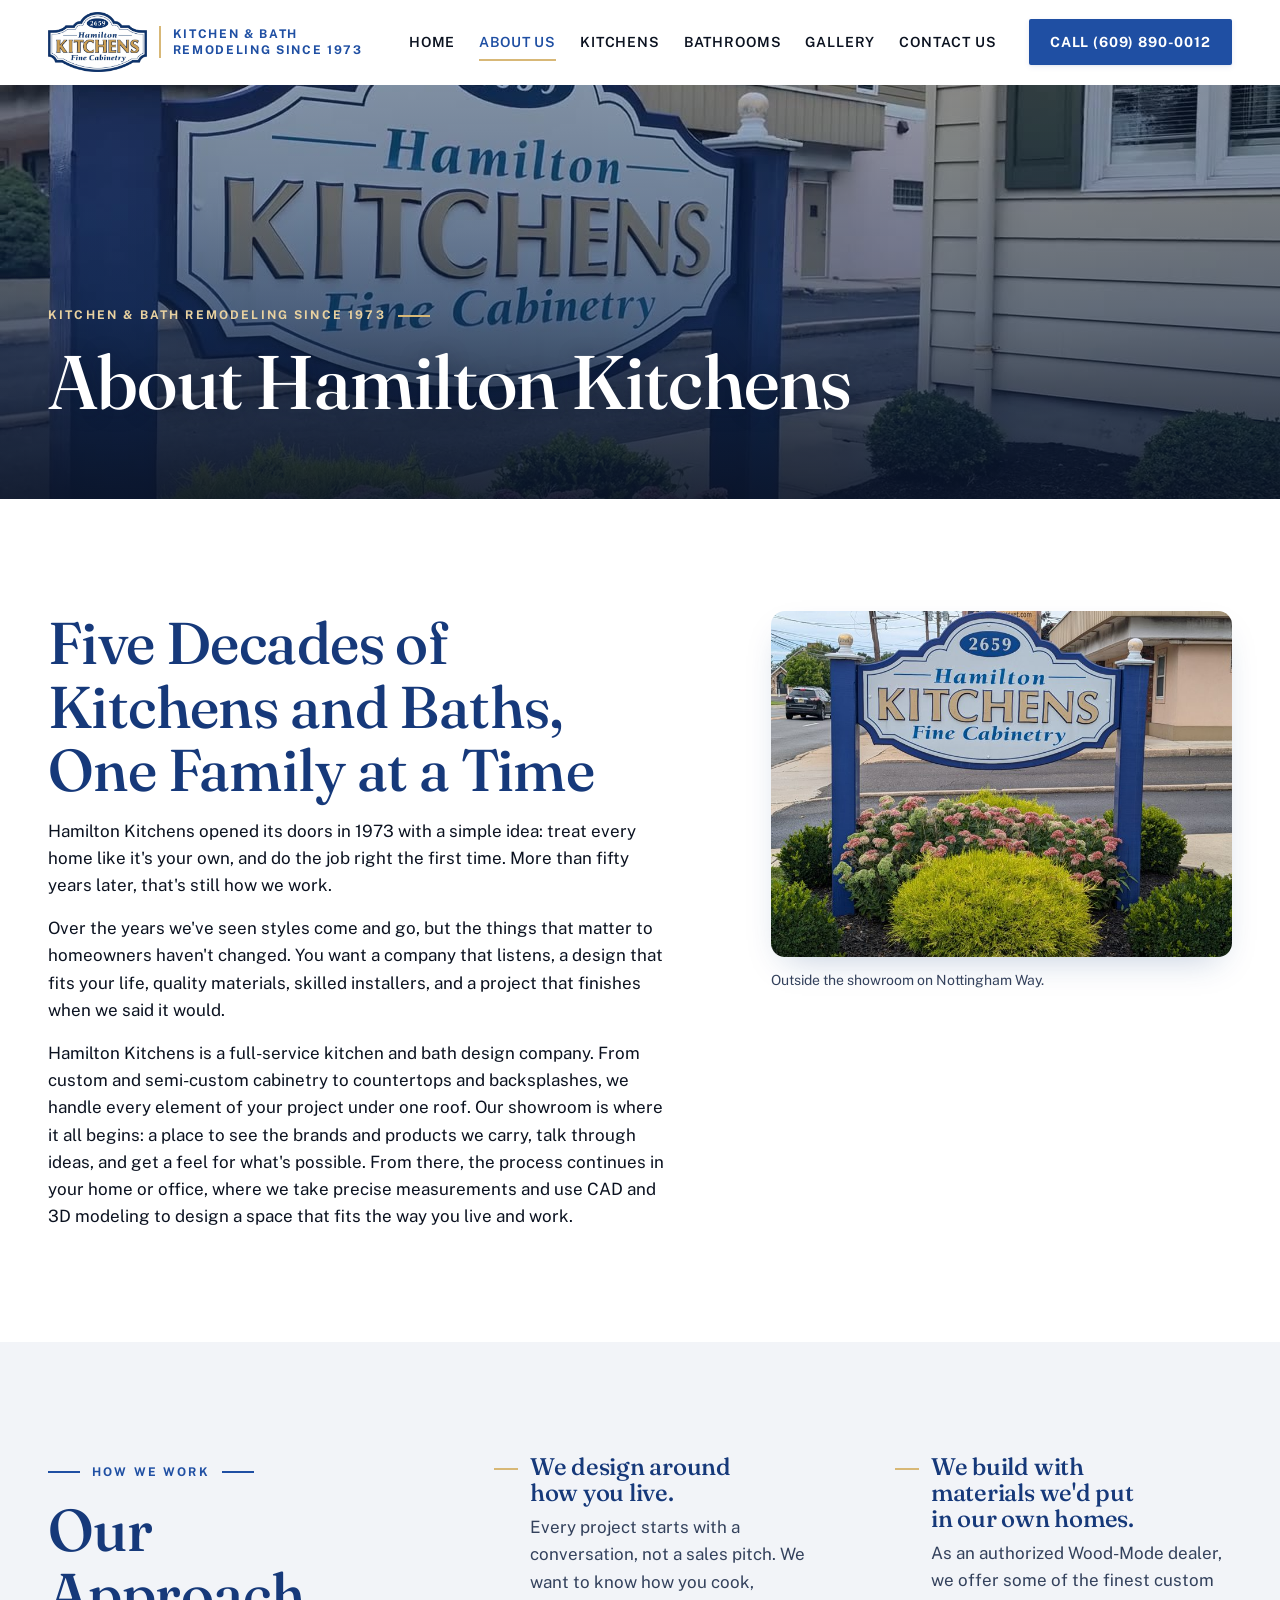
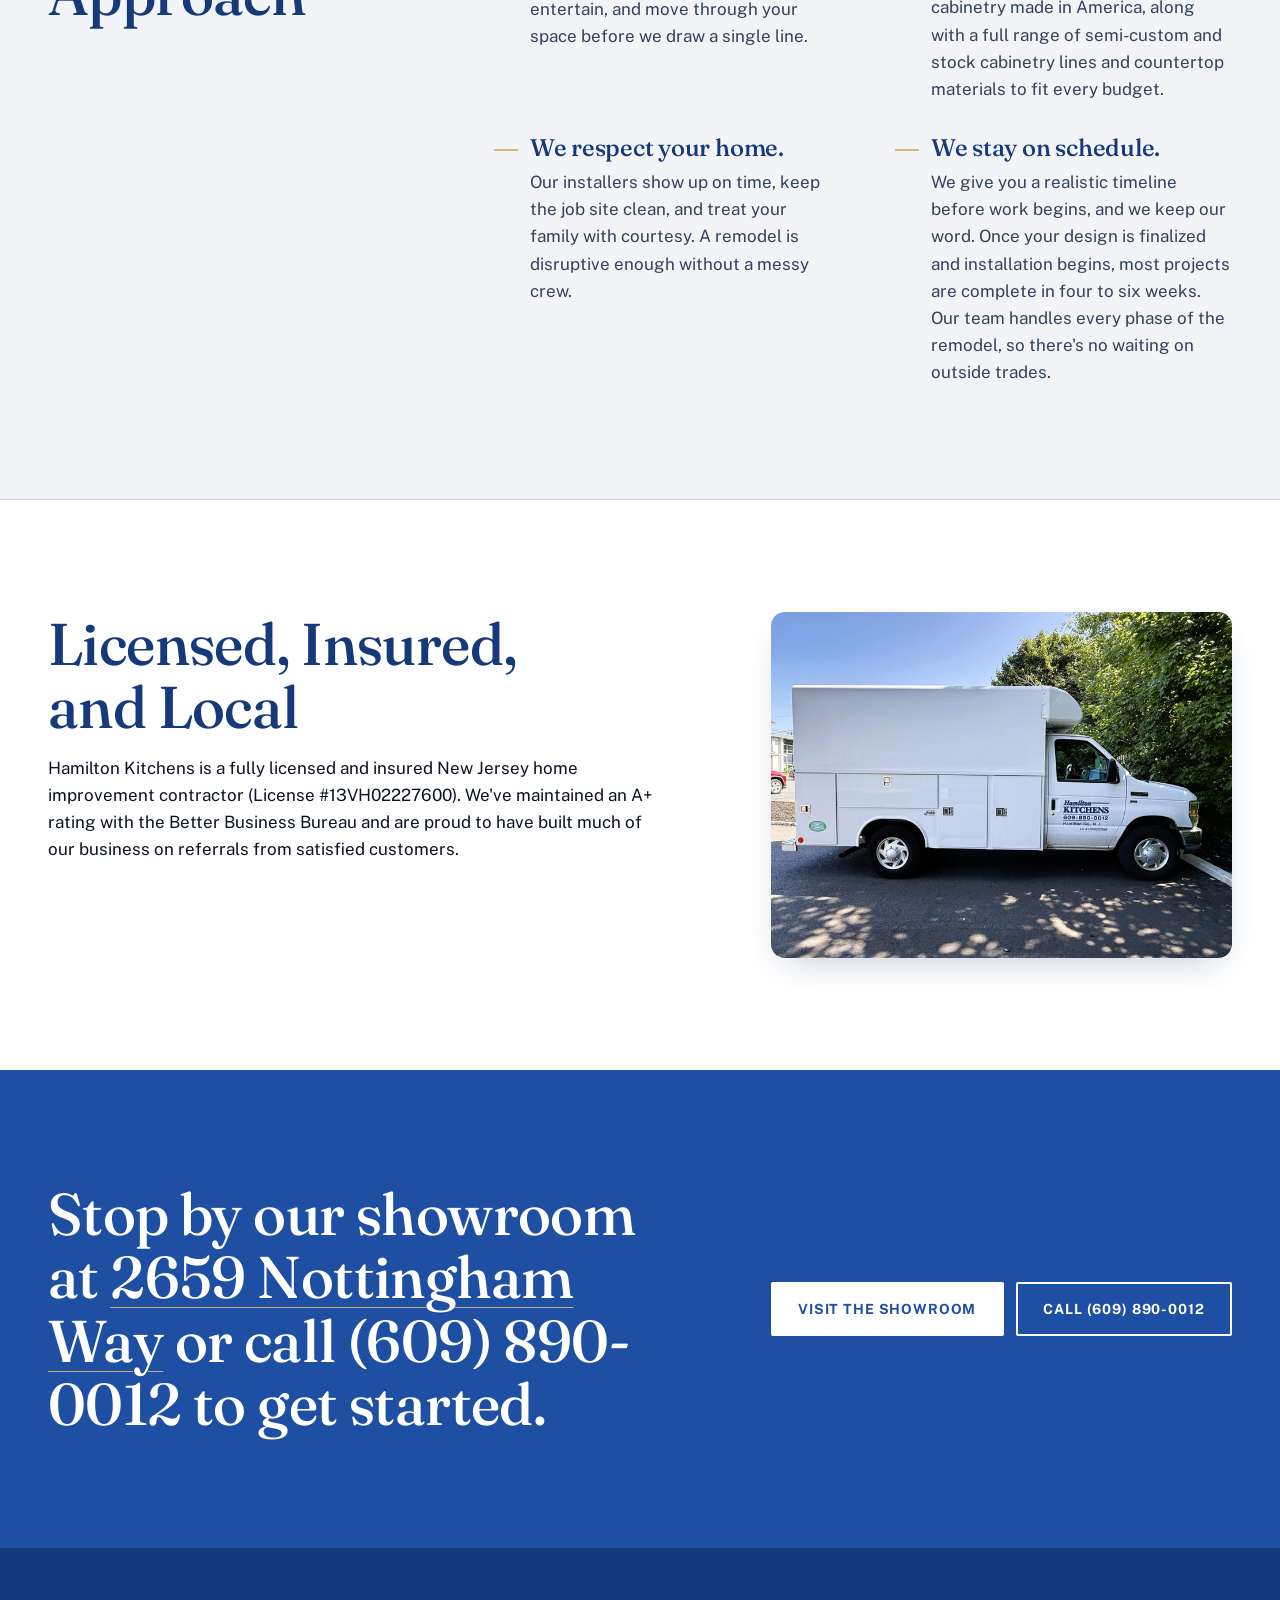
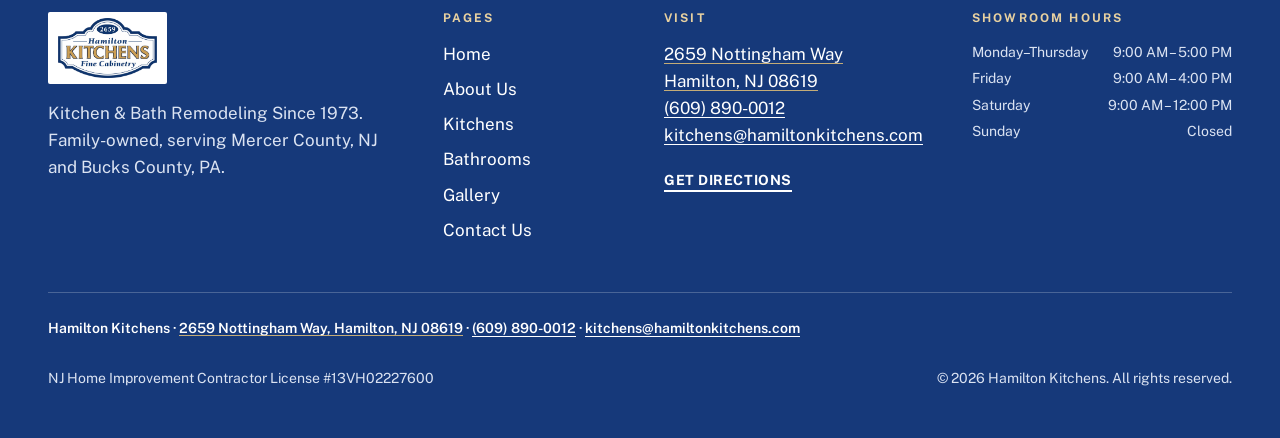
==== commit 9ee5026e: "Gallery grouped/sticky redesign, mobile menu fix, address map links - Gallery: replace filter toggle" ====
--- a/about/index.html
+++ b/about/index.html
@@ -211,7 +211,7 @@
     
     <section class="section section--navy">
       <div class="container cta-band reveal">
-        <div><h2>Stop by our showroom at 2659 Nottingham Way or call (609) 890-0012 to get started.</h2></div>
+        <div><h2>Stop by our showroom at <a class="addr-link" href="https://maps.app.goo.gl/FntQvo2jdPrngwK1A" target="_blank" rel="noopener">2659 Nottingham Way</a> or call (609) 890-0012 to get started.</h2></div>
         <div class="btn-row">
           <a class="btn btn--white" href="../contact/#consultation">Visit the Showroom</a>
           <a class="btn btn--ghost-white" href="tel:+16098900012">Call (609) 890-0012</a>
@@ -240,7 +240,7 @@
         </div>
         <div>
           <h2 class="footer__heading">Visit</h2>
-          <address>2659 Nottingham Way<br>Hamilton, NJ 08619<br><a href="tel:+16098900012">(609) 890-0012</a><br><a href="mailto:kitchens@hamiltonkitchens.com">kitchens@hamiltonkitchens.com</a></address>
+          <address><a class="addr-link" href="https://maps.app.goo.gl/FntQvo2jdPrngwK1A" target="_blank" rel="noopener">2659 Nottingham Way<br>Hamilton, NJ 08619</a><br><a href="tel:+16098900012">(609) 890-0012</a><br><a href="mailto:kitchens@hamiltonkitchens.com">kitchens@hamiltonkitchens.com</a></address>
           <p style="margin-top:1rem"><a class="text-link" href="https://www.google.com/maps/dir/?api=1&destination=2659+Nottingham+Way,+Hamilton,+NJ+08619" target="_blank" rel="noopener">Get directions</a></p>
         </div>
         <div>
@@ -249,7 +249,7 @@
         </div>
       </div>
       <div class="footer__bottom">
-        <p class="footer__nap">Hamilton Kitchens · 2659 Nottingham Way, Hamilton, NJ 08619 · <a href="tel:+16098900012">(609) 890-0012</a> · <a href="mailto:kitchens@hamiltonkitchens.com">kitchens@hamiltonkitchens.com</a></p>
+        <p class="footer__nap">Hamilton Kitchens · <a class="addr-link" href="https://maps.app.goo.gl/FntQvo2jdPrngwK1A" target="_blank" rel="noopener">2659 Nottingham Way, Hamilton, NJ 08619</a> · <a href="tel:+16098900012">(609) 890-0012</a> · <a href="mailto:kitchens@hamiltonkitchens.com">kitchens@hamiltonkitchens.com</a></p>
         <p>NJ Home Improvement Contractor License #13VH02227600</p>
         <p>&copy; <span data-year>2026</span> Hamilton Kitchens. All rights reserved.</p>
       </div>
--- a/css/style.css
+++ b/css/style.css
@@ -1107,12 +1107,28 @@
 .btn--gold:hover, .btn--white:hover { transform: translateY(-1px); }
 
 /* --- Header: cleaner glass feel when scrolled ------------------------------ */
-.site-header {
-  background: rgba(255, 255, 255, 0.86);
-  backdrop-filter: saturate(160%) blur(10px);
-  -webkit-backdrop-filter: saturate(160%) blur(10px);
-}
 .site-header.is-scrolled { box-shadow: 0 6px 24px -16px rgba(16, 57, 122, 0.55); }
+/* Glass effect only on desktop. On mobile the nav is a position:fixed overlay,
+   and a backdrop-filter on this ancestor would contain that fixed element inside
+   the (short) header box — hiding the open menu. So keep it desktop-only. */
+@media (min-width: 1024px) {
+  .site-header {
+    background: rgba(255, 255, 255, 0.86);
+    backdrop-filter: saturate(160%) blur(10px);
+    -webkit-backdrop-filter: saturate(160%) blur(10px);
+  }
+}
+
+/* Mobile menu must sit above the page (video heroes, action bar) */
+@media (max-width: 1023px) {
+  .site-header { z-index: 200; }
+  .nav { z-index: 200; }
+}
+
+/* --- Address links (open the map in a new tab) ---------------------------- */
+.addr-link { color: inherit; text-decoration: underline; text-decoration-thickness: 1px; text-underline-offset: 0.15em; text-decoration-color: rgba(216, 184, 119, 0.9); }
+.addr-link:hover { color: var(--color-primary); text-decoration-color: currentColor; }
+.section--navy .addr-link:hover, .site-footer .addr-link:hover, .page-head--video .addr-link:hover { color: var(--color-gold-light); }
 
 /* --- Testimonial cards: boxed, rounded, elevated -------------------------- */
 .quote {
@@ -1158,3 +1174,83 @@
   .quote:hover, .col:hover, .gallery__item:hover { transform: none; }
   .page-head__media video { display: none; }
 }
+
+/* ==========================================================================
+   17. Gallery — grouped sections with sticky category bar + sticky titles
+   ========================================================================== */
+:root {
+  --gnav-top: 66px;      /* header height once scrolled (gallery is always below the fold) */
+  --gnav-h: 58px;        /* category bar height */
+}
+
+.gallery-section { padding-top: 0; }
+
+/* Sticky category bar: anchor links that jump to each group */
+.gallery-nav {
+  position: sticky;
+  top: var(--gnav-top);
+  z-index: 60;
+  background: rgba(242, 244, 248, 0.92);
+  backdrop-filter: saturate(150%) blur(8px);
+  -webkit-backdrop-filter: saturate(150%) blur(8px);
+  border-bottom: 1px solid var(--color-border);
+  margin-bottom: var(--space-6);
+}
+.gallery-nav__inner {
+  display: flex;
+  flex-wrap: nowrap;
+  gap: var(--space-2);
+  min-height: var(--gnav-h);
+  align-items: center;
+  overflow-x: auto;
+  scrollbar-width: none;
+  -webkit-overflow-scrolling: touch;
+}
+.gallery-nav__inner::-webkit-scrollbar { display: none; }
+.gallery-nav__link {
+  flex: 0 0 auto;
+  padding: 0.5rem 1.1rem;
+  border: 1px solid var(--color-border);
+  border-radius: 999px;
+  background: #fff;
+  color: var(--color-muted);
+  font-size: var(--text-sm);
+  font-weight: 700;
+  letter-spacing: 0.04em;
+  text-decoration: none;
+  white-space: nowrap;
+  transition: background-color 160ms var(--ease), border-color 160ms var(--ease), color 160ms var(--ease);
+}
+.gallery-nav__link:hover { border-color: var(--color-primary); color: var(--color-primary); }
+.gallery-nav__link.is-active {
+  background: var(--color-primary);
+  border-color: var(--color-primary);
+  color: #fff;
+}
+
+/* Groups + sticky group titles */
+.gallery-group { scroll-margin-top: calc(var(--gnav-top) + var(--gnav-h) + 8px); }
+.gallery-group + .gallery-group { margin-top: var(--space-7); }
+.gallery-group__title {
+  position: sticky;
+  top: calc(var(--gnav-top) + var(--gnav-h));
+  z-index: 40;
+  margin: 0 0 var(--space-5);
+  padding: var(--space-3) 0;
+  font-size: var(--text-2xl);
+  background: linear-gradient(var(--color-background) 78%, rgba(255,255,255,0));
+}
+.gallery-group__title::after {
+  content: "";
+  display: block;
+  width: 3rem; height: 3px;
+  margin-top: var(--space-2);
+  background: var(--color-secondary);
+}
+
+@media (max-width: 1023px) {
+  :root { --gnav-top: 64px; }
+}
+@media (prefers-reduced-motion: reduce) {
+  .gallery-nav, .gallery-group__title { position: static; }
+}
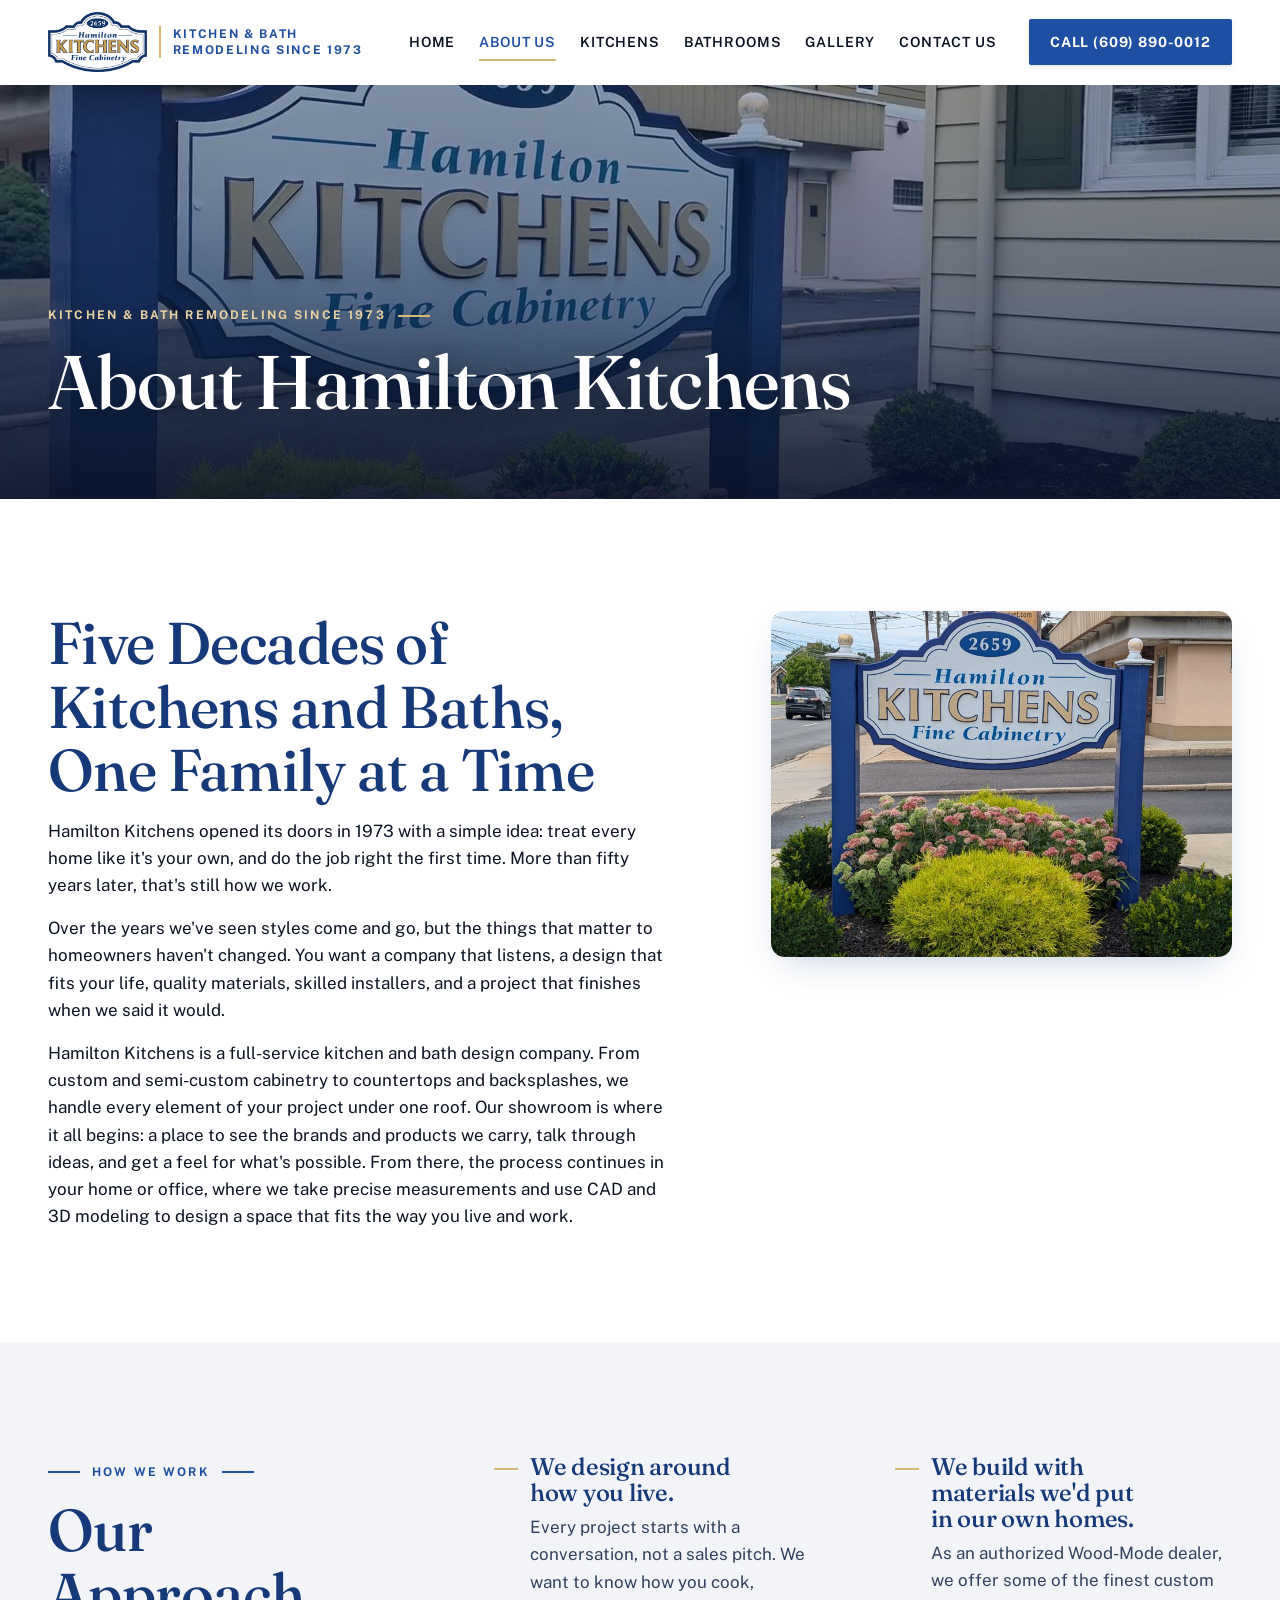
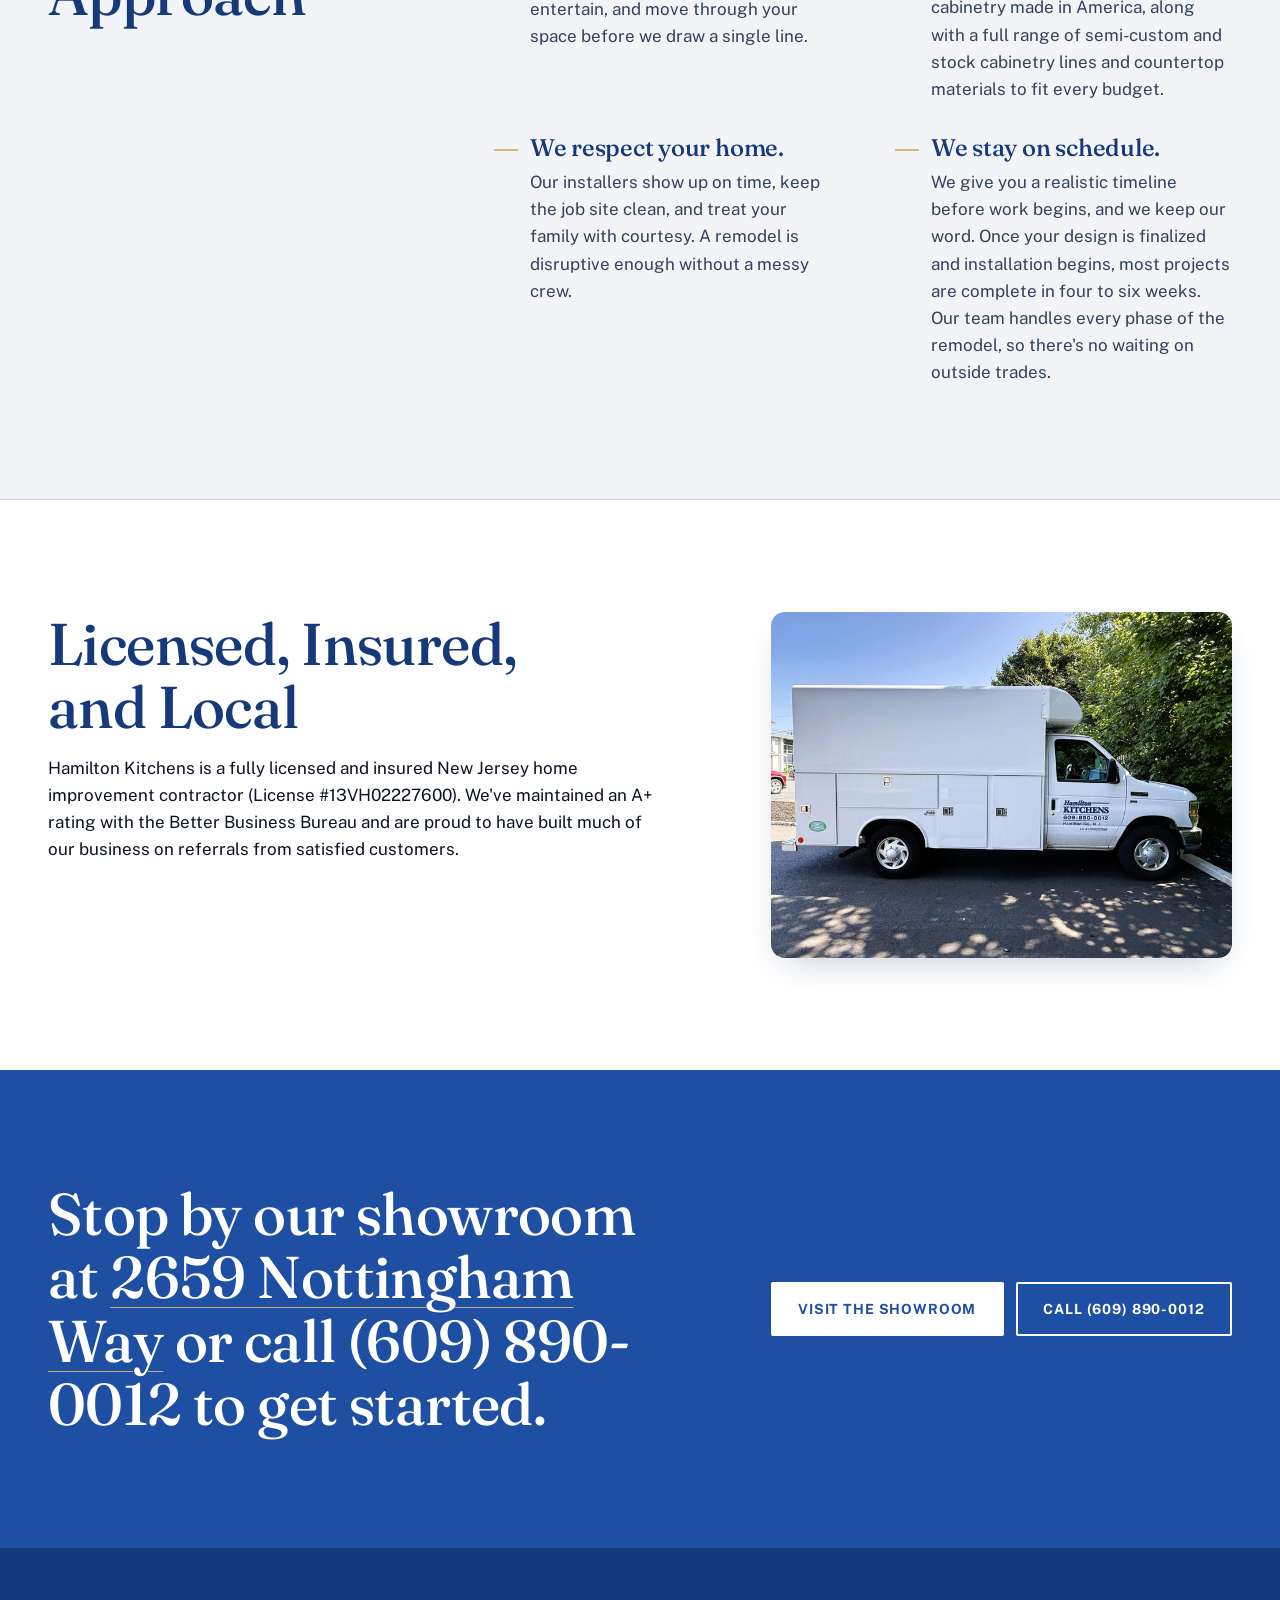
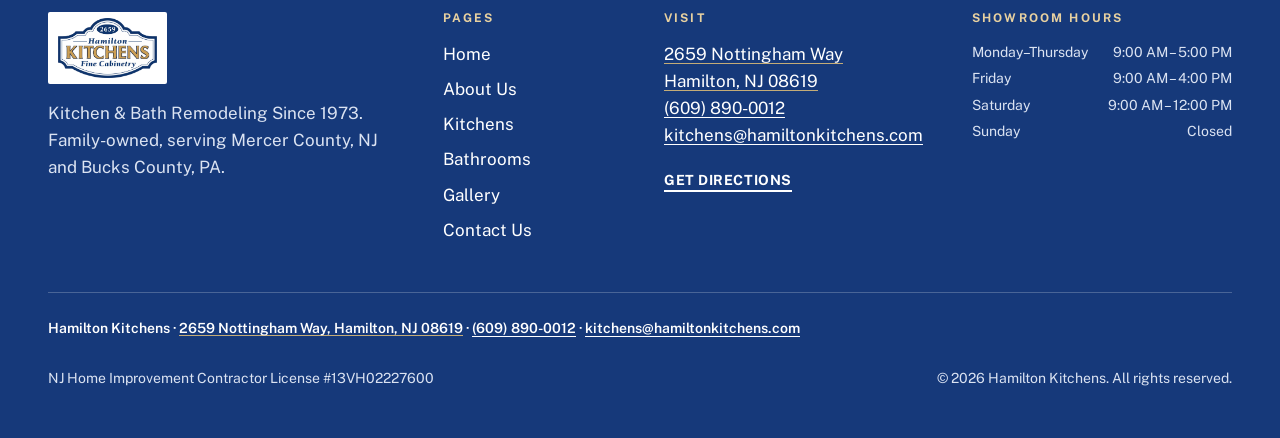
==== commit ec2fc311: "Remove remaining visible image captions sitewide Drop the figcaption under the Home intro figure and" ====
--- a/about/index.html
+++ b/about/index.html
@@ -180,7 +180,6 @@
         </div>
         <figure class="story__figure reveal reveal--delay-1">
           <img src="../images/exterior/storefront-sign-planting.jpg" srcset="../images/exterior/storefront-sign-planting-800.jpg 800w, ../images/exterior/storefront-sign-planting.jpg 1600w" sizes="(min-width: 900px) 42vw, 100vw" width="1600" height="1205" alt="Hamilton Kitchens sign outside the Nottingham Way showroom, Hamilton NJ" loading="lazy" decoding="async">
-          <figcaption>Outside the showroom on Nottingham Way.</figcaption>
         </figure>
       </div>
     </section>
